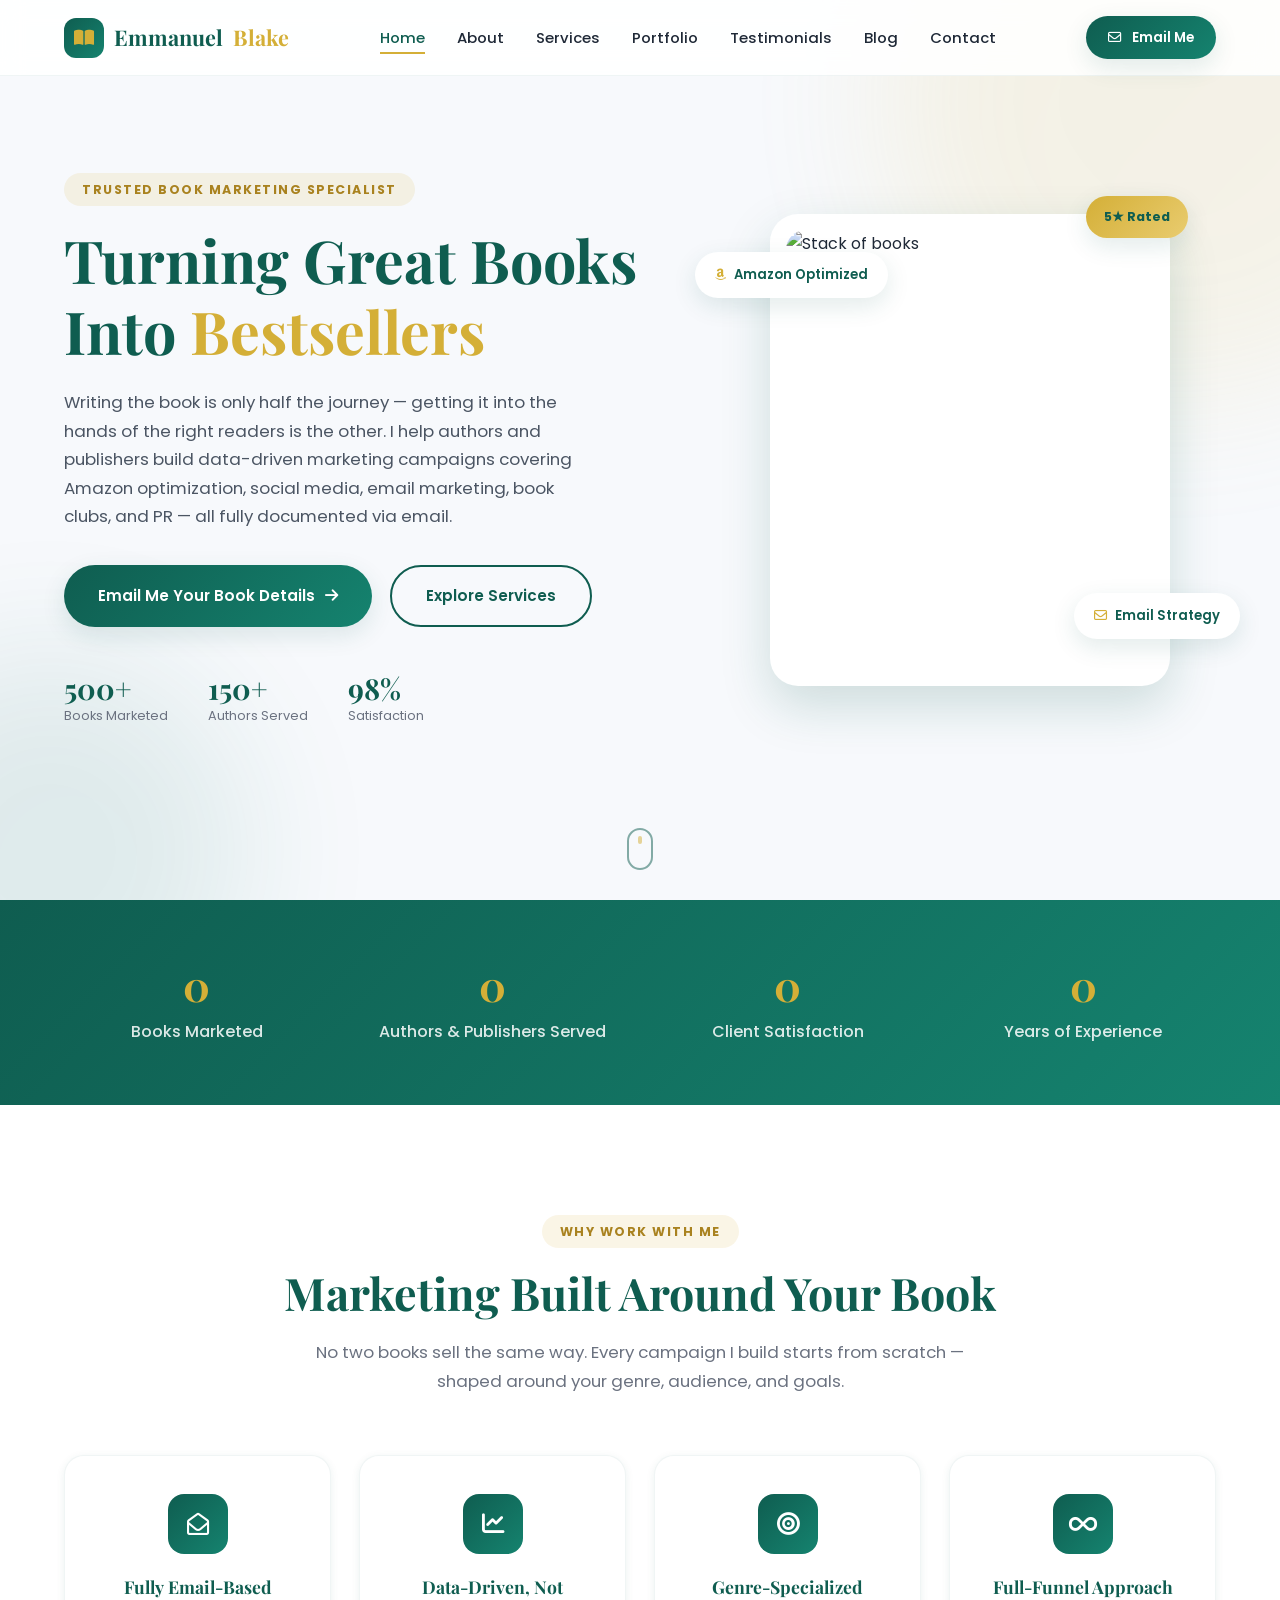
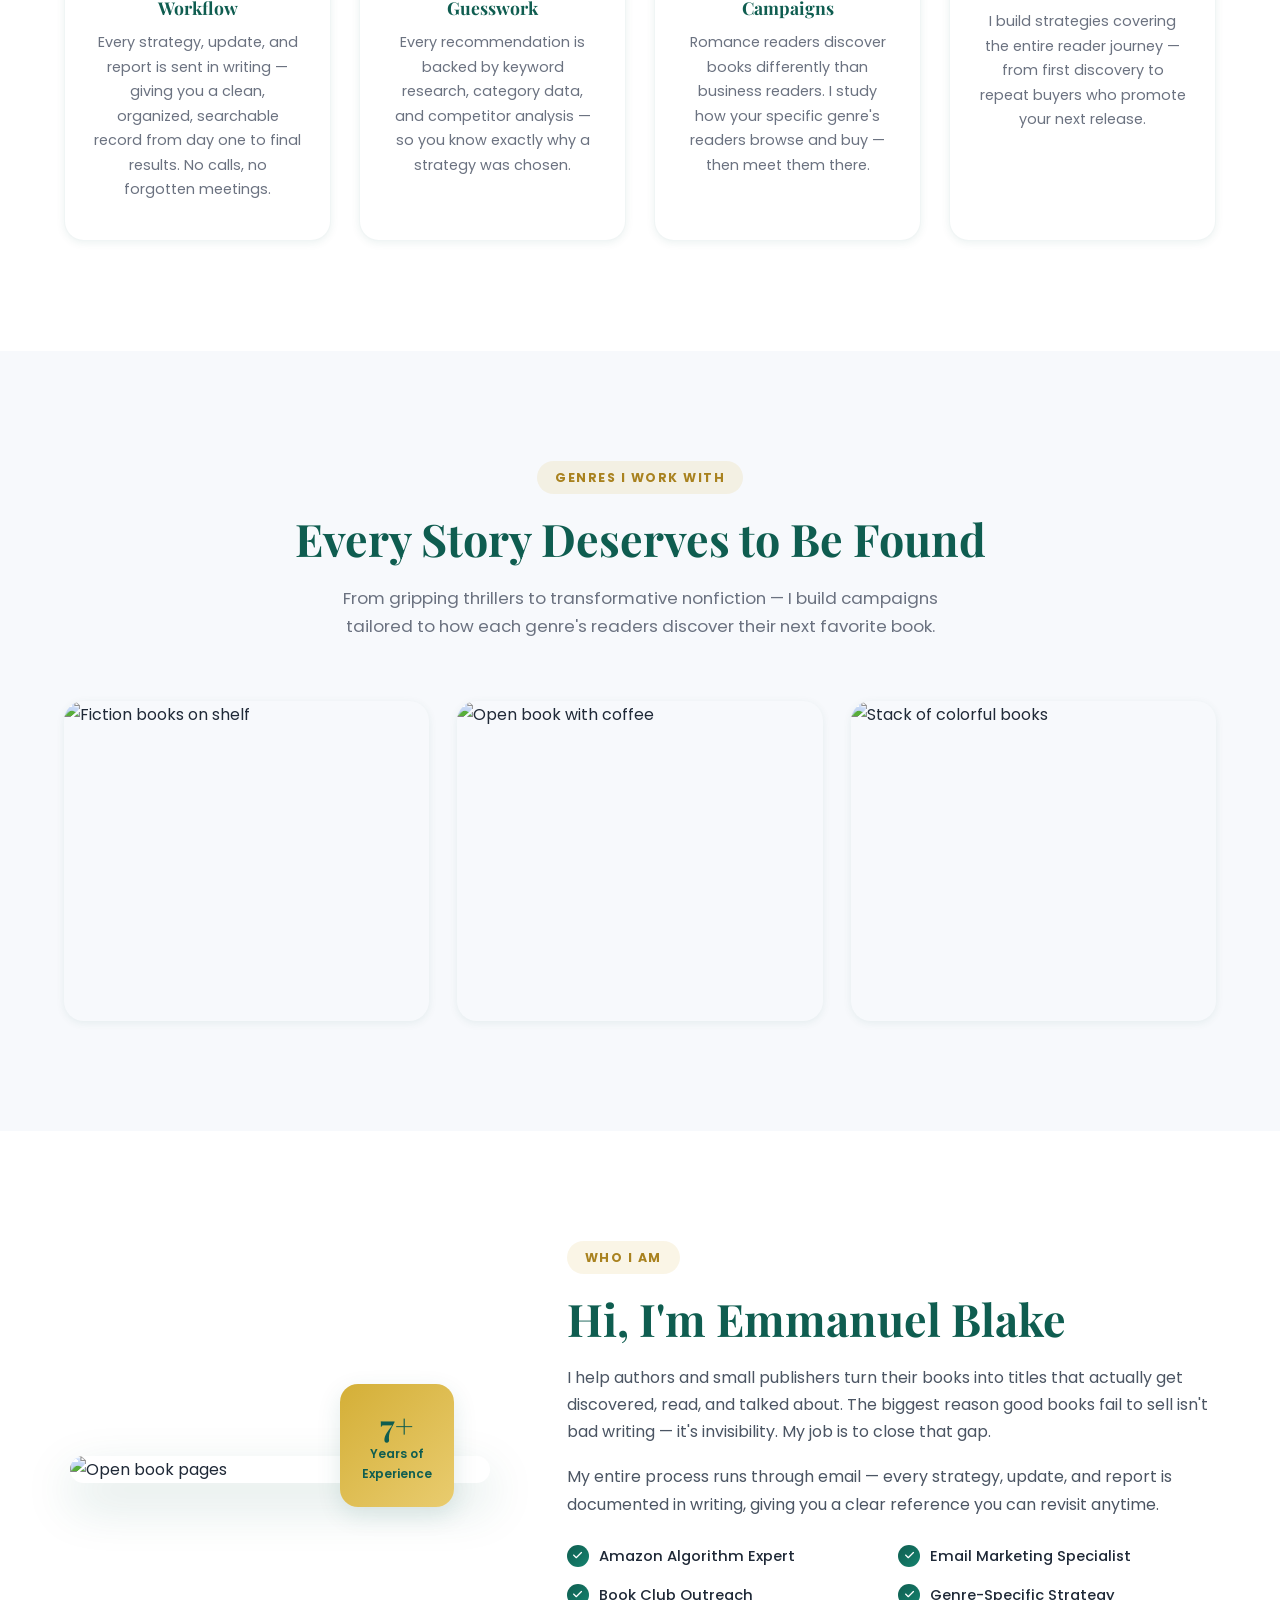
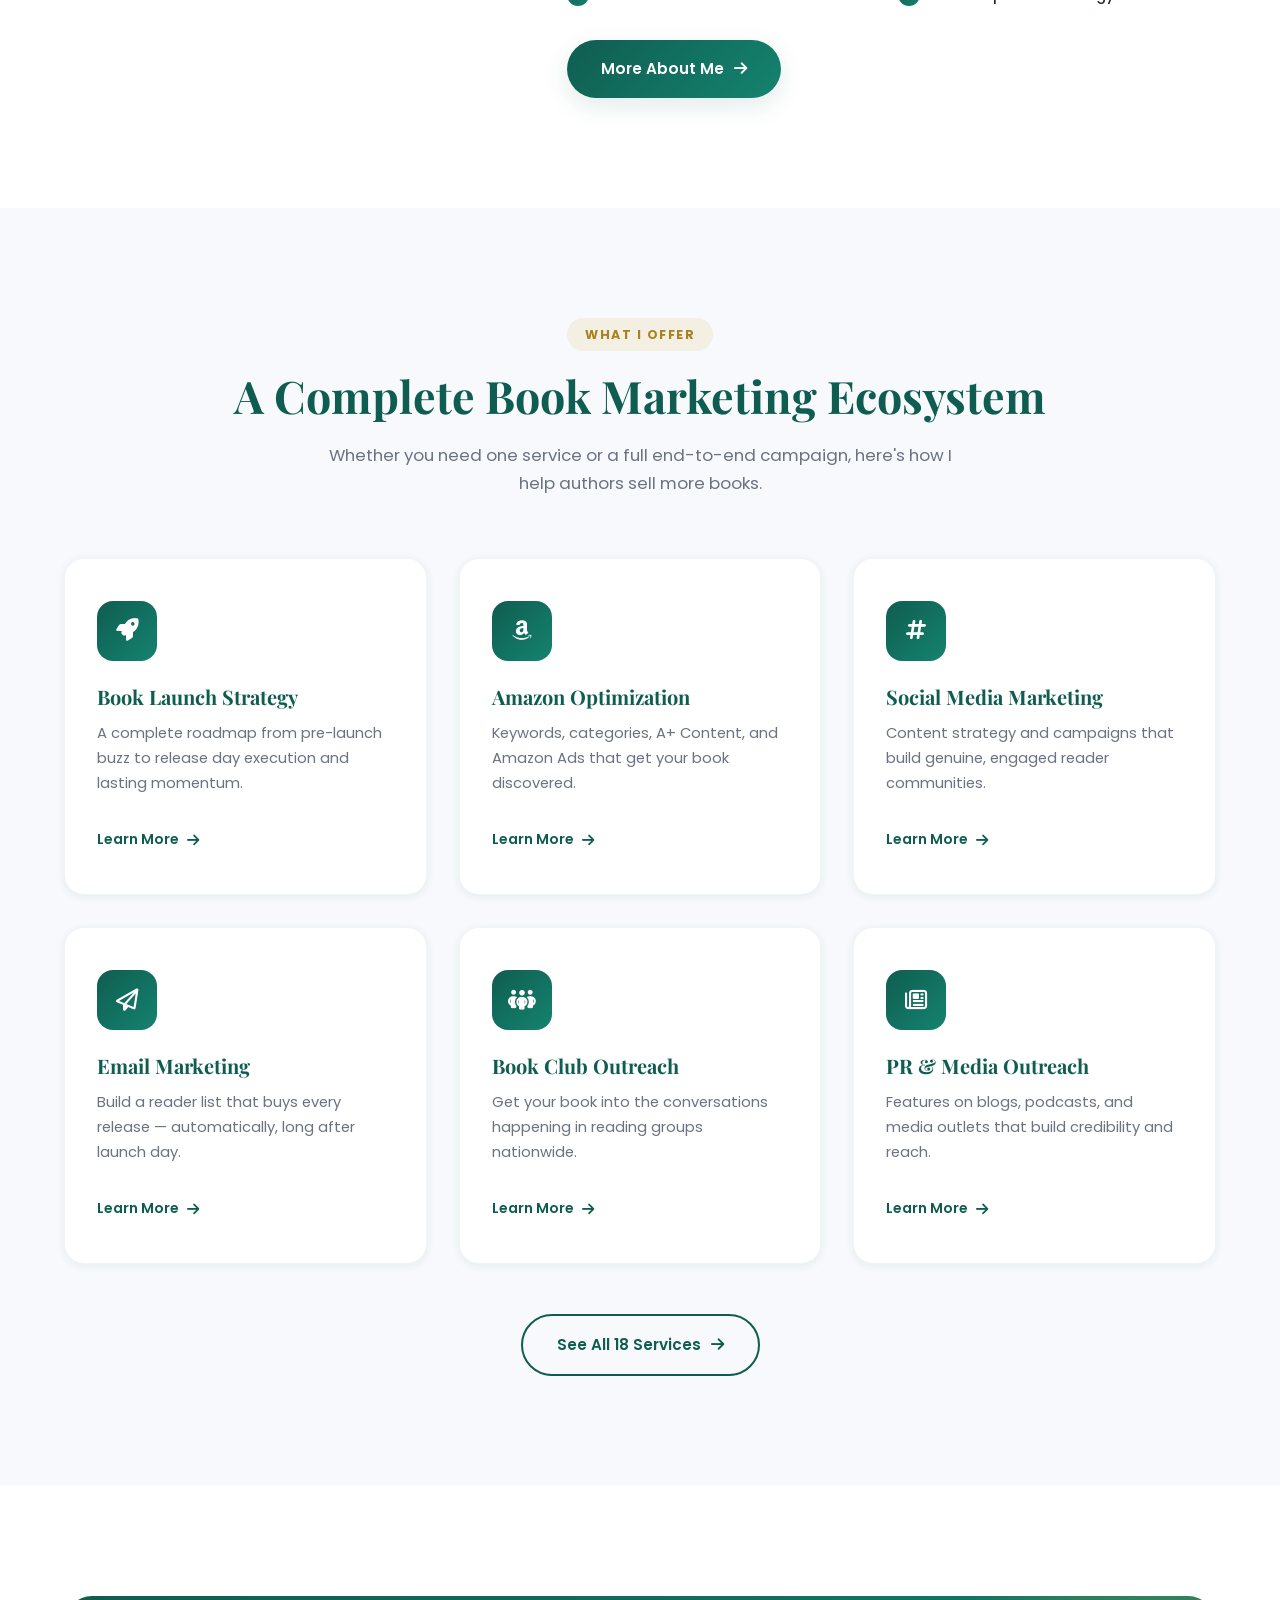
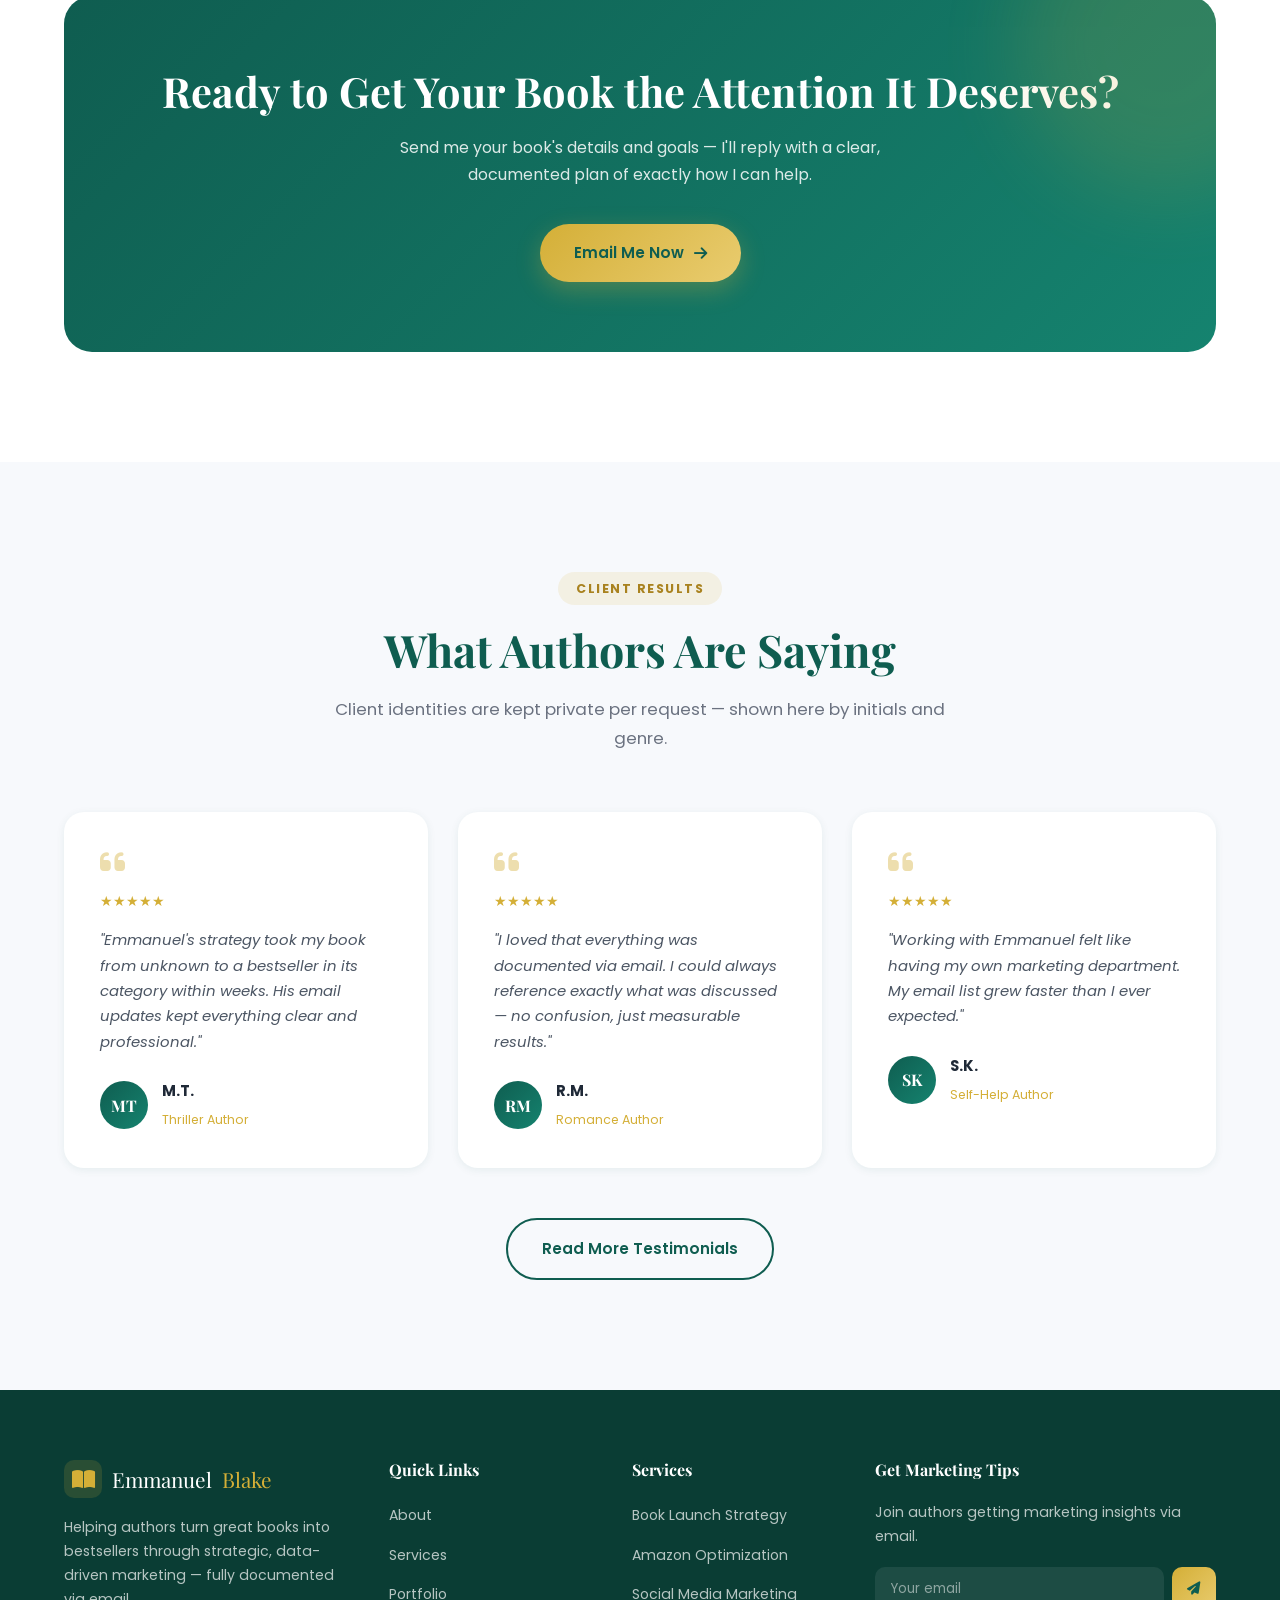
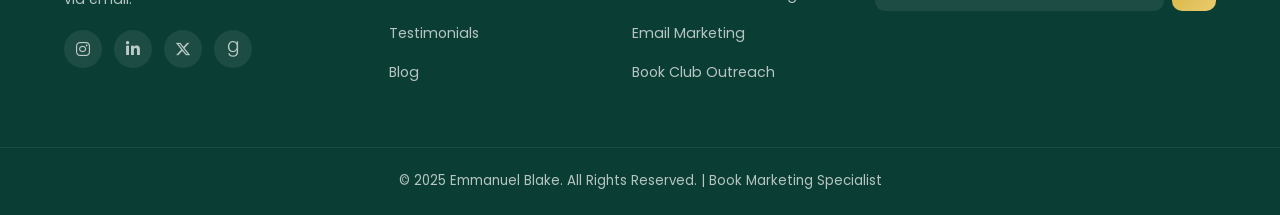
==== index.html @ e92e505d "Add files via upload" ====
<!DOCTYPE html>
<html lang="en">
<head>
<meta charset="UTF-8">
<meta name="viewport" content="width=device-width, initial-scale=1.0">
<title>Emmanuel Blake | Book Marketing Specialist</title>
<meta name="description" content="Emmanuel Blake helps authors and publishers turn great books into bestsellers through data-driven, genre-specific book marketing.">

<!-- Favicon -->
<link rel="icon" href="data:image/svg+xml,<svg xmlns=%22http://www.w3.org/2000/svg%22 viewBox=%220 0 100 100%22><text y=%22.9em%22 font-size=%2290%22>📚</text></svg>">

<!-- Fonts -->
<link rel="preconnect" href="https://fonts.googleapis.com">
<link href="https://fonts.googleapis.com/css2?family=Playfair+Display:wght@600;700;800&family=Poppins:wght@300;400;500;600;700&display=swap" rel="stylesheet">

<!-- Icons -->
<link rel="stylesheet" href="https://cdnjs.cloudflare.com/ajax/libs/font-awesome/6.5.1/css/all.min.css">

<link rel="stylesheet" href="style.css">
</head>
<body>

<!-- ===== PRELOADER ===== -->
<div class="preloader" id="preloader">
  <div class="loader-ring"></div>
</div>

<!-- ===== HEADER ===== -->
<header class="header" id="header">
  <nav class="navbar container">
    <a href="index.html" class="logo">
      <span class="logo-icon"><i class="fa-solid fa-book-open"></i></span>
      Emmanuel <span>Blake</span>
    </a>

    <ul class="nav-links" id="navLinks">
      <li><a href="index.html" class="active">Home</a></li>
      <li><a href="about.html">About</a></li>
      <li><a href="services.html">Services</a></li>
      <li><a href="portfolio.html">Portfolio</a></li>
      <li><a href="authors.html">Testimonials</a></li>
      <li><a href="blog.html">Blog</a></li>
      <li><a href="contact.html">Contact</a></li>
    </ul>

    <a href="contact.html" class="btn btn-primary btn-sm nav-cta">
      <i class="fa-regular fa-envelope"></i> Email Me
    </a>

    <div class="hamburger" id="hamburger">
      <span></span><span></span><span></span>
    </div>
  </nav>
</header>

<!-- ===== HERO ===== -->
<section class="hero" id="home">
  <div class="container hero-grid">

    <div class="hero-content reveal">
      <span class="tag">TRUSTED BOOK MARKETING SPECIALIST</span>
      <h1>Turning Great Books Into <span class="gold-text">Bestsellers</span></h1>
      <p>Writing the book is only half the journey — getting it into the hands of the right readers is the other. I help authors and publishers build data-driven marketing campaigns covering Amazon optimization, social media, email marketing, book clubs, and PR — all fully documented via email.</p>
      <div class="hero-buttons">
        <a href="contact.html" class="btn btn-primary">Email Me Your Book Details <i class="fa-solid fa-arrow-right"></i></a>
        <a href="services.html" class="btn btn-outline">Explore Services</a>
      </div>

      <div class="hero-mini-stats">
        <div><h4>500+</h4><p>Books Marketed</p></div>
        <div><h4>150+</h4><p>Authors Served</p></div>
        <div><h4>98%</h4><p>Satisfaction</p></div>
      </div>
    </div>

    <div class="hero-visual reveal">
      <div class="hero-card">
        <img src="https://images.unsplash.com/photo-1512820790803-83ca734da794?w=600&q=80" alt="Stack of books" class="hero-photo">
        <div class="badge">5★ Rated</div>
      </div>
      <div class="floating-chip chip-1"><i class="fa-brands fa-amazon"></i> Amazon Optimized</div>
      <div class="floating-chip chip-2"><i class="fa-regular fa-envelope"></i> Email Strategy</div>
    </div>

  </div>

  <div class="scroll-indicator"><span></span></div>
</section>

<!-- ===== STATS BAR ===== -->
<section class="stats-bar">
  <div class="container stats-grid">
    <div class="stat-item"><h3 data-count="500" data-suffix="+">0</h3><p>Books Marketed</p></div>
    <div class="stat-item"><h3 data-count="150" data-suffix="+">0</h3><p>Authors & Publishers Served</p></div>
    <div class="stat-item"><h3 data-count="98" data-suffix="%">0</h3><p>Client Satisfaction</p></div>
    <div class="stat-item"><h3 data-count="7" data-suffix="+">0</h3><p>Years of Experience</p></div>
  </div>
</section>

<!-- ===== WHY CHOOSE ME ===== -->
<section class="why-section">
  <div class="container">
    <div class="section-header reveal">
      <span class="tag">WHY WORK WITH ME</span>
      <h2 class="section-title">Marketing Built Around Your Book</h2>
      <p class="section-subtitle">No two books sell the same way. Every campaign I build starts from scratch — shaped around your genre, audience, and goals.</p>
    </div>

    <div class="why-grid">
      <div class="why-card reveal">
        <div class="service-icon"><i class="fa-regular fa-envelope-open"></i></div>
        <h3>Fully Email-Based Workflow</h3>
        <p>Every strategy, update, and report is sent in writing — giving you a clean, organized, searchable record from day one to final results. No calls, no forgotten meetings.</p>
      </div>
      <div class="why-card reveal">
        <div class="service-icon"><i class="fa-solid fa-chart-line"></i></div>
        <h3>Data-Driven, Not Guesswork</h3>
        <p>Every recommendation is backed by keyword research, category data, and competitor analysis — so you know exactly why a strategy was chosen.</p>
      </div>
      <div class="why-card reveal">
        <div class="service-icon"><i class="fa-solid fa-bullseye"></i></div>
        <h3>Genre-Specialized Campaigns</h3>
        <p>Romance readers discover books differently than business readers. I study how your specific genre's readers browse and buy — then meet them there.</p>
      </div>
      <div class="why-card reveal">
        <div class="service-icon"><i class="fa-solid fa-infinity"></i></div>
        <h3>Full-Funnel Approach</h3>
        <p>I build strategies covering the entire reader journey — from first discovery to repeat buyers who promote your next release.</p>
      </div>
    </div>
  </div>
</section>

<!-- ===== BOOK SHOWCASE GALLERY ===== -->
<section class="book-showcase">
  <div class="container">
    <div class="section-header reveal">
      <span class="tag">GENRES I WORK WITH</span>
      <h2 class="section-title">Every Story Deserves to Be Found</h2>
      <p class="section-subtitle">From gripping thrillers to transformative nonfiction — I build campaigns tailored to how each genre's readers discover their next favorite book.</p>
    </div>

    <div class="book-gallery-grid">
      <div class="book-gallery-item reveal">
        <img src="https://images.unsplash.com/photo-1507842217343-583bb7270b66?w=600&q=80" alt="Fiction books on shelf">
        <div class="book-gallery-overlay"><p>Fiction & Literary Novels</p></div>
      </div>
      <div class="book-gallery-item reveal">
        <img src="https://images.unsplash.com/photo-1544716278-ca5e3f4abd8c?w=600&q=80" alt="Open book with coffee">
        <div class="book-gallery-overlay"><p>Nonfiction & Self-Help</p></div>
      </div>
      <div class="book-gallery-item reveal">
        <img src="https://images.unsplash.com/photo-1532012197267-da84d127e765?w=600&q=80" alt="Stack of colorful books">
        <div class="book-gallery-overlay"><p>Romance & Fantasy Series</p></div>
      </div>
    </div>
  </div>
</section>

<!-- ===== ABOUT TEASER ===== -->
<section class="about-teaser">
  <div class="container about-teaser-grid">

    <div class="about-teaser-img reveal-left">
      <img src="https://images.unsplash.com/photo-1481627834876-b7833e8f5570?w=600&q=80" alt="Open book pages" class="about-photo">
      <div class="about-exp-badge">
        <h3>7+</h3>
        <p>Years of<br>Experience</p>
      </div>
    </div>

    <div class="about-teaser-content reveal-right">
      <span class="tag">WHO I AM</span>
      <h2 class="section-title">Hi, I'm Emmanuel Blake</h2>
      <p>I help authors and small publishers turn their books into titles that actually get discovered, read, and talked about. The biggest reason good books fail to sell isn't bad writing — it's invisibility. My job is to close that gap.</p>
      <p>My entire process runs through email — every strategy, update, and report is documented in writing, giving you a clear reference you can revisit anytime.</p>

      <ul class="checklist">
        <li><i class="fa-solid fa-check"></i> Amazon Algorithm Expert</li>
        <li><i class="fa-solid fa-check"></i> Email Marketing Specialist</li>
        <li><i class="fa-solid fa-check"></i> Book Club Outreach</li>
        <li><i class="fa-solid fa-check"></i> Genre-Specific Strategy</li>
      </ul>

      <a href="about.html" class="btn btn-primary">More About Me <i class="fa-solid fa-arrow-right"></i></a>
    </div>

  </div>
</section>

<!-- ===== SERVICES PREVIEW ===== -->
<section class="services-preview" style="background:var(--light-gray);">
  <div class="container">
    <div class="section-header reveal">
      <span class="tag">WHAT I OFFER</span>
      <h2 class="section-title">A Complete Book Marketing Ecosystem</h2>
      <p class="section-subtitle">Whether you need one service or a full end-to-end campaign, here's how I help authors sell more books.</p>
    </div>

    <div class="services-grid">
      <div class="service-card reveal">
        <div class="service-icon"><i class="fa-solid fa-rocket"></i></div>
        <h3>Book Launch Strategy</h3>
        <p>A complete roadmap from pre-launch buzz to release day execution and lasting momentum.</p>
        <a href="services.html" class="service-link">Learn More <i class="fa-solid fa-arrow-right"></i></a>
      </div>
      <div class="service-card reveal">
        <div class="service-icon"><i class="fa-brands fa-amazon"></i></div>
        <h3>Amazon Optimization</h3>
        <p>Keywords, categories, A+ Content, and Amazon Ads that get your book discovered.</p>
        <a href="services.html" class="service-link">Learn More <i class="fa-solid fa-arrow-right"></i></a>
      </div>
      <div class="service-card reveal">
        <div class="service-icon"><i class="fa-solid fa-hashtag"></i></div>
        <h3>Social Media Marketing</h3>
        <p>Content strategy and campaigns that build genuine, engaged reader communities.</p>
        <a href="services.html" class="service-link">Learn More <i class="fa-solid fa-arrow-right"></i></a>
      </div>
      <div class="service-card reveal">
        <div class="service-icon"><i class="fa-regular fa-paper-plane"></i></div>
        <h3>Email Marketing</h3>
        <p>Build a reader list that buys every release — automatically, long after launch day.</p>
        <a href="services.html" class="service-link">Learn More <i class="fa-solid fa-arrow-right"></i></a>
      </div>
      <div class="service-card reveal">
        <div class="service-icon"><i class="fa-solid fa-people-group"></i></div>
        <h3>Book Club Outreach</h3>
        <p>Get your book into the conversations happening in reading groups nationwide.</p>
        <a href="services.html" class="service-link">Learn More <i class="fa-solid fa-arrow-right"></i></a>
      </div>
      <div class="service-card reveal">
        <div class="service-icon"><i class="fa-regular fa-newspaper"></i></div>
        <h3>PR & Media Outreach</h3>
        <p>Features on blogs, podcasts, and media outlets that build credibility and reach.</p>
        <a href="services.html" class="service-link">Learn More <i class="fa-solid fa-arrow-right"></i></a>
      </div>
    </div>

    <div class="text-center" style="margin-top:50px;">
      <a href="services.html" class="btn btn-outline">See All 18 Services <i class="fa-solid fa-arrow-right"></i></a>
    </div>
  </div>
</section>

<!-- ===== CTA BANNER ===== -->
<section>
  <div class="cta-banner reveal">
    <h2>Ready to Get Your Book the Attention It Deserves?</h2>
    <p>Send me your book's details and goals — I'll reply with a clear, documented plan of exactly how I can help.</p>
    <a href="contact.html" class="btn btn-gold">Email Me Now <i class="fa-solid fa-arrow-right"></i></a>
  </div>
</section>

<!-- ===== TESTIMONIALS ===== -->
<section class="testimonials-section">
  <div class="container">
    <div class="section-header reveal">
      <span class="tag">CLIENT RESULTS</span>
      <h2 class="section-title">What Authors Are Saying</h2>
      <p class="section-subtitle">Client identities are kept private per request — shown here by initials and genre.</p>
    </div>

    <div class="testimonials-grid">
      <div class="testimonial-card reveal">
        <i class="fa-solid fa-quote-left quote-icon"></i>
        <div class="stars">★★★★★</div>
        <p>"Emmanuel's strategy took my book from unknown to a bestseller in its category within weeks. His email updates kept everything clear and professional."</p>
        <div class="testimonial-author">
          <div class="author-avatar">MT</div>
          <div class="author-info"><h5>M.T.</h5><span>Thriller Author</span></div>
        </div>
      </div>
      <div class="testimonial-card reveal">
        <i class="fa-solid fa-quote-left quote-icon"></i>
        <div class="stars">★★★★★</div>
        <p>"I loved that everything was documented via email. I could always reference exactly what was discussed — no confusion, just measurable results."</p>
        <div class="testimonial-author">
          <div class="author-avatar">RM</div>
          <div class="author-info"><h5>R.M.</h5><span>Romance Author</span></div>
        </div>
      </div>
      <div class="testimonial-card reveal">
        <i class="fa-solid fa-quote-left quote-icon"></i>
        <div class="stars">★★★★★</div>
        <p>"Working with Emmanuel felt like having my own marketing department. My email list grew faster than I ever expected."</p>
        <div class="testimonial-author">
          <div class="author-avatar">SK</div>
          <div class="author-info"><h5>S.K.</h5><span>Self-Help Author</span></div>
        </div>
      </div>
    </div>

    <div class="text-center" style="margin-top:50px;">
      <a href="authors.html" class="btn btn-outline">Read More Testimonials</a>
    </div>
  </div>
</section>

<!-- ===== FOOTER ===== -->
<footer class="footer">
  <div class="container footer-grid">

    <div class="footer-col">
      <a href="index.html" class="footer-logo">
        <span class="footer-logo-icon"><i class="fa-solid fa-book-open"></i></span>
        Emmanuel <span>Blake</span>
      </a>
      <p>Helping authors turn great books into bestsellers through strategic, data-driven marketing — fully documented via email.</p>
      <div class="social-links">
        <a href="#"><i class="fa-brands fa-instagram"></i></a>
        <a href="#"><i class="fa-brands fa-linkedin-in"></i></a>
        <a href="#"><i class="fa-brands fa-x-twitter"></i></a>
        <a href="#"><i class="fa-brands fa-goodreads-g"></i></a>
      </div>
    </div>

    <div class="footer-col">
      <h4>Quick Links</h4>
      <ul>
        <li><a href="about.html">About</a></li>
        <li><a href="services.html">Services</a></li>
        <li><a href="portfolio.html">Portfolio</a></li>
        <li><a href="authors.html">Testimonials</a></li>
        <li><a href="blog.html">Blog</a></li>
      </ul>
    </div>

    <div class="footer-col">
      <h4>Services</h4>
      <ul>
        <li><a href="services.html">Book Launch Strategy</a></li>
        <li><a href="services.html">Amazon Optimization</a></li>
        <li><a href="services.html">Social Media Marketing</a></li>
        <li><a href="services.html">Email Marketing</a></li>
        <li><a href="services.html">Book Club Outreach</a></li>
      </ul>
    </div>

    <div class="footer-col">
      <h4>Get Marketing Tips</h4>
      <p>Join authors getting marketing insights via email.</p>
      <form class="newsletter-form">
        <input type="email" placeholder="Your email" required>
        <button type="submit"><i class="fa-solid fa-paper-plane"></i></button>
      </form>
    </div>

  </div>

  <div class="footer-bottom">
    © 2025 Emmanuel Blake. All Rights Reserved. | Book Marketing Specialist
  </div>
</footer>

<div class="back-to-top" id="backToTop"><i class="fa-solid fa-arrow-up"></i></div>

<script src="script.js"></script>
</body>
</html>
---- style.css ----
/* ============ RESET & VARIABLES ============ */
* { margin: 0; padding: 0; box-sizing: border-box; }

:root {
  --forest-green: #0F5D50;
  --forest-light: #15836f;
  --gold: #D4AF37;
  --gold-light: #e9cc6f;
  --white: #FFFFFF;
  --light-gray: #F7F9FC;
  --dark-text: #1F2937;
  --gradient-primary: linear-gradient(135deg, #0F5D50 0%, #15836f 100%);
  --gradient-gold: linear-gradient(135deg, #D4AF37 0%, #e9cc6f 100%);
  --shadow-sm: 0 2px 8px rgba(15, 93, 80, 0.08);
  --shadow-md: 0 8px 24px rgba(15, 93, 80, 0.12);
  --shadow-lg: 0 20px 50px rgba(15, 93, 80, 0.18);
  --transition: all 0.35s cubic-bezier(0.25, 0.8, 0.25, 1);
}

html { scroll-behavior: smooth; }

body {
  font-family: 'Poppins', sans-serif;
  color: var(--dark-text);
  background: var(--white);
  overflow-x: hidden;
  line-height: 1.7;
}

h1, h2, h3, h4 { font-family: 'Playfair Display', serif; line-height: 1.2; color: var(--forest-green); }
a { text-decoration: none; color: inherit; }
ul { list-style: none; }
img { max-width: 100%; display: block; }
button { font-family: 'Poppins', sans-serif; }

.container { max-width: 1200px; margin: 0 auto; padding: 0 24px; }
section { padding: 110px 0; }

.text-center { text-align: center; }
.gold-text { color: var(--gold); }

/* ============ PRELOADER ============ */
.preloader {
  position: fixed; inset: 0; background: var(--forest-green);
  display: flex; align-items: center; justify-content: center;
  z-index: 9999; transition: opacity 0.6s ease, visibility 0.6s ease;
}
.preloader.hide { opacity: 0; visibility: hidden; }
.loader-ring {
  width: 56px; height: 56px; border: 4px solid rgba(255,255,255,0.2);
  border-top-color: var(--gold); border-radius: 50%; animation: spin 0.9s linear infinite;
}
@keyframes spin { to { transform: rotate(360deg); } }

/* ============ UTILITIES ============ */
.tag {
  display: inline-block; padding: 6px 18px; background: rgba(212, 175, 55, 0.12);
  color: #a9821f; border-radius: 50px; font-size: 0.78rem; font-weight: 700;
  letter-spacing: 1.5px; text-transform: uppercase; margin-bottom: 18px;
}
.section-title { font-size: clamp(2rem, 4vw, 2.8rem); margin-bottom: 18px; }
.section-subtitle { max-width: 650px; margin: 0 auto 60px; color: #6B7280; font-size: 1.05rem; }
.section-header { text-align: center; }

/* ============ BUTTONS ============ */
.btn {
  position: relative; display: inline-flex; align-items: center; gap: 10px;
  padding: 16px 34px; border-radius: 50px; font-weight: 600; font-size: 0.95rem;
  cursor: pointer; border: none; transition: var(--transition);
}
.btn-primary { background: var(--gradient-primary); color: var(--white); box-shadow: var(--shadow-md); }
.btn-primary:hover { transform: translateY(-4px); box-shadow: 0 15px 35px rgba(15, 93, 80, 0.3); }
.btn-gold { background: var(--gradient-gold); color: var(--forest-green); box-shadow: 0 8px 24px rgba(212, 175, 55, 0.3); }
.btn-gold:hover { transform: translateY(-4px); box-shadow: 0 15px 35px rgba(212, 175, 55, 0.45); }
.btn-outline { background: transparent; border: 2px solid var(--forest-green); color: var(--forest-green); }
.btn-outline:hover { background: var(--forest-green); color: var(--white); transform: translateY(-4px); }
.btn-white { background: var(--white); color: var(--forest-green); }
.btn-white:hover { transform: translateY(-4px); box-shadow: var(--shadow-lg); }
.btn-sm { padding: 10px 22px; font-size: 0.85rem; }
.btn-block { width: 100%; justify-content: center; }

/* ============ HEADER / NAV ============ */
.header {
  position: fixed; top: 0; left: 0; width: 100%; z-index: 1000;
  background: rgba(255, 255, 255, 0.88); backdrop-filter: blur(12px);
  transition: var(--transition); border-bottom: 1px solid rgba(15, 93, 80, 0.06);
}
.header.scrolled { box-shadow: var(--shadow-sm); background: rgba(255, 255, 255, 0.97); }
.navbar { display: flex; align-items: center; justify-content: space-between; padding: 16px 24px; gap: 20px; }
.logo {
  display: flex; align-items: center; gap: 10px; font-family: 'Playfair Display', serif;
  font-size: 1.35rem; font-weight: 700; color: var(--forest-green); flex-shrink: 0;
}
.logo span { color: var(--gold); }
.logo-icon {
  width: 40px; height: 40px; border-radius: 12px; background: var(--gradient-primary);
  display: flex; align-items: center; justify-content: center; color: var(--gold); font-size: 1.1rem;
}
.nav-links { display: flex; gap: 32px; }
.nav-links a {
  font-weight: 500; font-size: 0.93rem; color: var(--dark-text); position: relative;
  padding: 6px 0; transition: var(--transition); white-space: nowrap;
}
.nav-links a::after {
  content: ''; position: absolute; bottom: 0; left: 0; width: 0; height: 2px;
  background: var(--gold); transition: var(--transition);
}
.nav-links a:hover, .nav-links a.active { color: var(--forest-green); }
.nav-links a:hover::after, .nav-links a.active::after { width: 100%; }
.nav-cta { white-space: nowrap; }
.hamburger { display: none; flex-direction: column; gap: 5px; cursor: pointer; z-index: 1001; }
.hamburger span { width: 26px; height: 2px; background: var(--forest-green); transition: var(--transition); }
.hamburger.active span:nth-child(1) { transform: rotate(45deg) translate(6px, 6px); }
.hamburger.active span:nth-child(2) { opacity: 0; }
.hamburger.active span:nth-child(3) { transform: rotate(-45deg) translate(6px, -6px); }

/* ============ PAGE HEADER (inner pages) ============ */
.page-header {
  padding: 180px 0 100px; background: var(--gradient-primary); text-align: center;
  position: relative; overflow: hidden;
}
.page-header::before {
  content: ''; position: absolute; inset: 0;
  background: radial-gradient(circle at 20% 20%, rgba(212,175,55,0.15), transparent 50%),
              radial-gradient(circle at 80% 80%, rgba(212,175,55,0.1), transparent 50%);
}
.page-header h1 { color: var(--white); font-size: clamp(2.2rem, 5vw, 3.5rem); position: relative; }
.breadcrumb { color: rgba(255,255,255,0.75); margin-top: 14px; position: relative; font-size: 0.95rem; }
.breadcrumb a { color: var(--gold); }

/* ============ HERO (home) ============ */
.hero {
  min-height: 100vh; display: flex; align-items: center; position: relative;
  background: var(--light-gray); overflow: hidden; padding-top: 110px;
}
.hero::before {
  content: ''; position: absolute; top: -200px; right: -200px; width: 600px; height: 600px;
  background: var(--gradient-gold); border-radius: 50%; opacity: 0.12; filter: blur(70px);
  animation: blobMove 10s ease-in-out infinite;
}
.hero::after {
  content: ''; position: absolute; bottom: -150px; left: -150px; width: 400px; height: 400px;
  background: var(--gradient-primary); border-radius: 50%; opacity: 0.1; filter: blur(70px);
  animation: blobMove 12s ease-in-out infinite reverse;
}
@keyframes blobMove { 0%, 100% { transform: translate(0,0) scale(1); } 50% { transform: translate(-30px, 30px) scale(1.1); } }

.hero-grid { display: grid; grid-template-columns: 1.1fr 0.9fr; gap: 60px; align-items: center; position: relative; z-index: 2; }
.hero-content h1 { font-size: clamp(2.3rem, 5vw, 3.7rem); margin-bottom: 22px; }
.hero-content p { font-size: 1.05rem; color: #4B5563; margin-bottom: 34px; max-width: 540px; }
.hero-buttons { display: flex; gap: 18px; flex-wrap: wrap; margin-bottom: 44px; }
.hero-mini-stats { display: flex; gap: 40px; }
.hero-mini-stats h4 { font-size: 1.8rem; color: var(--forest-green); }
.hero-mini-stats p { font-size: 0.8rem; color: #6B7280; margin: 0; }

.hero-visual { position: relative; display: flex; justify-content: center; }
.hero-card {
  background: var(--white); border-radius: 28px; box-shadow: var(--shadow-lg);
  padding: 16px; width: 100%; max-width: 400px; position: relative; animation: float 6s ease-in-out infinite;
}
.hero-photo { width: 100%; height: 440px; object-fit: cover; border-radius: 20px; }
.hero-card .badge {
  position: absolute; top: -18px; right: -18px; background: var(--gradient-gold); color: var(--forest-green);
  padding: 10px 18px; border-radius: 50px; font-weight: 700; font-size: 0.8rem; box-shadow: var(--shadow-md);
}
@keyframes float { 0%, 100% { transform: translateY(0); } 50% { transform: translateY(-16px); } }

.floating-chip {
  position: absolute; background: var(--white); padding: 12px 20px; border-radius: 50px;
  box-shadow: var(--shadow-md); font-size: 0.82rem; font-weight: 600; display: flex;
  align-items: center; gap: 8px; color: var(--forest-green); animation: floatChip 5s ease-in-out infinite;
}
.chip-1 { top: 8%; left: -30px; animation-delay: 0s; }
.chip-2 { bottom: 10%; right: -24px; animation-delay: 1.5s; }
.floating-chip i { color: var(--gold); }
@keyframes floatChip { 0%, 100% { transform: translateY(0); } 50% { transform: translateY(-12px); } }

.scroll-indicator {
  position: absolute; bottom: 30px; left: 50%; transform: translateX(-50%);
  width: 26px; height: 42px; border: 2px solid var(--forest-green); border-radius: 20px; opacity: 0.5;
}
.scroll-indicator span {
  display: block; width: 4px; height: 8px; background: var(--gold); border-radius: 10px;
  margin: 6px auto; animation: scrollDot 1.8s infinite;
}
@keyframes scrollDot { 0% { transform: translateY(0); opacity: 1; } 100% { transform: translateY(14px); opacity: 0; } }

/* ============ STATS BAR ============ */
.stats-bar { background: var(--gradient-primary); padding: 60px 0; }
.stats-grid { display: grid; grid-template-columns: repeat(4, 1fr); gap: 30px; text-align: center; }
.stat-item h3 { color: var(--gold); font-size: 2.6rem; margin-bottom: 8px; }
.stat-item p { color: rgba(255,255,255,0.85); font-weight: 500; }

/* ============ WHY / FEATURE GRID ============ */
.why-grid { display: grid; grid-template-columns: repeat(4, 1fr); gap: 28px; }
.why-card {
  background: var(--white); padding: 38px 28px; border-radius: 20px; box-shadow: var(--shadow-sm);
  transition: var(--transition); border: 1px solid rgba(15,93,80,0.06); text-align: center;
}
.why-card:hover { transform: translateY(-10px); box-shadow: var(--shadow-lg); }
.service-icon {
  width: 60px; height: 60px; border-radius: 16px; background: var(--gradient-primary);
  display: flex; align-items: center; justify-content: center; color: var(--white);
  font-size: 1.4rem; margin: 0 auto 22px; transition: var(--transition);
}
.why-card:hover .service-icon, .service-card:hover .service-icon {
  background: var(--gradient-gold); color: var(--forest-green); transform: rotate(-8deg) scale(1.08);
}
.service-card .service-icon { margin: 0 0 24px; }
.why-card h3 { font-size: 1.1rem; margin-bottom: 12px; }
.why-card p { color: #6B7280; font-size: 0.9rem; }

/* ============ BOOK SHOWCASE GALLERY ============ */
.book-showcase { background: var(--light-gray); }
.book-gallery-grid { display: grid; grid-template-columns: repeat(3, 1fr); gap: 28px; }
.book-gallery-item {
  position: relative; border-radius: 20px; overflow: hidden; box-shadow: var(--shadow-sm);
  height: 320px; transition: var(--transition);
}
.book-gallery-item img { width: 100%; height: 100%; object-fit: cover; transition: var(--transition); }
.book-gallery-item:hover { transform: translateY(-10px); box-shadow: var(--shadow-lg); }
.book-gallery-item:hover img { transform: scale(1.08); }
.book-gallery-overlay {
  position: absolute; inset: 0; background: linear-gradient(to top, rgba(15,93,80,0.9), transparent 60%);
  display: flex; align-items: flex-end; padding: 24px; opacity: 0; transition: var(--transition);
}
.book-gallery-item:hover .book-gallery-overlay { opacity: 1; }
.book-gallery-overlay p { color: var(--white); font-weight: 600; font-size: 0.95rem; }

/* ============ ABOUT TEASER (home) ============ */
.about-teaser { background: var(--white); }
.about-teaser-grid { display: grid; grid-template-columns: 0.8fr 1.2fr; gap: 70px; align-items: center; }
.about-teaser-img { position: relative; }
.about-photo { width: 100%; max-width: 420px; border-radius: 24px; box-shadow: var(--shadow-lg); margin: 0 auto; }
.about-exp-badge {
  position: absolute; bottom: -24px; right: 10%; background: var(--gradient-gold); color: var(--forest-green);
  padding: 22px; border-radius: 18px; box-shadow: var(--shadow-md); text-align: center;
}
.about-exp-badge h3 { font-size: 2rem; color: var(--forest-green); }
.about-exp-badge p { font-size: 0.75rem; font-weight: 600; }
.about-teaser-content p { color: #4B5563; margin-bottom: 18px; }
.checklist { display: grid; grid-template-columns: 1fr 1fr; gap: 14px; margin: 26px 0 32px; }
.checklist li { display: flex; align-items: center; gap: 10px; font-weight: 500; font-size: 0.92rem; }
.checklist li i {
  color: var(--white); background: var(--gradient-primary); width: 22px; height: 22px; border-radius: 50%;
  display: flex; align-items: center; justify-content: center; font-size: 0.65rem; flex-shrink: 0;
}

/* ============ SERVICES GRID ============ */
.services-grid { display: grid; grid-template-columns: repeat(3, 1fr); gap: 32px; }
.service-card {
  background: var(--white); padding: 42px 32px; border-radius: 20px; box-shadow: var(--shadow-sm);
  transition: var(--transition); border: 1px solid rgba(15,93,80,0.06); position: relative; overflow: hidden;
}
.service-card::before {
  content: ''; position: absolute; top: 0; left: 0; width: 100%; height: 4px;
  background: var(--gradient-gold); transform: scaleX(0); transform-origin: left; transition: var(--transition);
}
.service-card:hover { transform: translateY(-12px); box-shadow: var(--shadow-lg); }
.service-card:hover::before { transform: scaleX(1); }
.service-card h3 { font-size: 1.25rem; margin-bottom: 12px; }
.service-card p { color: #6B7280; margin-bottom: 18px; font-size: 0.92rem; }
.service-card ul { margin: 16px 0 8px; }
.service-card ul li {
  padding: 6px 0; font-size: 0.88rem; color: #4B5563; display: flex; align-items: center; gap: 10px;
}
.service-card ul li i { color: var(--gold); font-size: 0.8rem; }
.service-link {
  display: inline-flex; align-items: center; gap: 8px; color: var(--forest-green);
  font-weight: 600; font-size: 0.88rem; transition: var(--transition); margin-top: 14px;
}
.service-card:hover .service-link { gap: 14px; color: var(--gold); }

/* Process */
.process-grid { display: grid; grid-template-columns: repeat(4, 1fr); gap: 30px; margin-top: 60px; }
.process-step { text-align: center; padding: 30px 20px; position: relative; }
.process-number {
  width: 56px; height: 56px; border-radius: 50%; background: var(--gradient-gold); color: var(--forest-green);
  display: flex; align-items: center; justify-content: center; font-weight: 700; font-size: 1.2rem;
  margin: 0 auto 20px; box-shadow: var(--shadow-md);
}
.process-step h4 { font-size: 1.1rem; margin-bottom: 10px; }
.process-step p { color: #6B7280; font-size: 0.9rem; }

/* Pricing */
.pricing-grid { display: grid; grid-template-columns: repeat(3, 1fr); gap: 30px; margin-top: 60px; }
.price-card {
  background: var(--white); border-radius: 20px; padding: 44px 36px; box-shadow: var(--shadow-sm);
  text-align: center; transition: var(--transition); border: 2px solid transparent;
}
.price-card:hover { transform: translateY(-10px); box-shadow: var(--shadow-lg); }
.price-card.featured { background: var(--gradient-primary); border-color: var(--gold); transform: scale(1.05); }
.price-card.featured h3, .price-card.featured .price, .price-card.featured > p { color: var(--white); }
.price-card.featured li { color: rgba(255,255,255,0.85) !important; border-color: rgba(255,255,255,0.15) !important; }
.price-badge {
  background: var(--gradient-gold); color: var(--forest-green); padding: 4px 16px; border-radius: 50px;
  font-size: 0.75rem; font-weight: 700; display: inline-block; margin-bottom: 16px; text-transform: uppercase;
}
.price { font-size: 2rem; font-weight: 700; color: var(--forest-green); margin: 16px 0; font-family: 'Playfair Display', serif; }
.price-card ul { margin: 28px 0; text-align: left; }
.price-card ul li {
  padding: 10px 0; font-size: 0.9rem; color: #4B5563; display: flex; align-items: center; gap: 10px;
  border-bottom: 1px solid rgba(0,0,0,0.05);
}
.price-card ul li i { color: var(--gold); }

/* ============ ABOUT PAGE ============ */
.about-grid { display: grid; grid-template-columns: 0.9fr 1.1fr; gap: 70px; align-items: center; }
.about-img-wrap { position: relative; }
.about-img { width: 100%; border-radius: 24px; box-shadow: var(--shadow-lg); }
.about-exp-badge-lg {
  position: absolute; bottom: -30px; right: -20px; background: var(--gradient-gold); color: var(--forest-green);
  padding: 24px; border-radius: 18px; box-shadow: var(--shadow-md); text-align: center;
}
.about-exp-badge-lg h3 { font-size: 2.2rem; color: var(--forest-green); }
.about-exp-badge-lg p { font-size: 0.8rem; font-weight: 600; }
.about-content p { color: #4B5563; margin-bottom: 20px; }

/* Skills */
.skill-item { margin-bottom: 24px; }
.skill-top { display: flex; justify-content: space-between; margin-bottom: 8px; font-weight: 500; font-size: 0.92rem; }
.skill-bar { width: 100%; height: 8px; background: var(--light-gray); border-radius: 10px; overflow: hidden; }
.skill-fill { height: 100%; background: var(--gradient-gold); border-radius: 10px; width: 0%; transition: width 1.5s ease-in-out; }

/* Timeline */
.timeline { position: relative; max-width: 800px; margin: 0 auto; }
.timeline::before {
  content: ''; position: absolute; left: 50%; top: 0; bottom: 0; width: 2px;
  background: rgba(15,93,80,0.15); transform: translateX(-50%);
}
.timeline-item { display: grid; grid-template-columns: 1fr 40px 1fr; gap: 20px; margin-bottom: 50px; align-items: center; }
.timeline-dot { width: 20px; height: 20px; background: var(--gradient-gold); border-radius: 50%; margin: 0 auto; box-shadow: 0 0 0 6px rgba(212,175,55,0.15); }
.timeline-content { background: var(--white); padding: 26px; border-radius: 16px; box-shadow: var(--shadow-sm); }
.timeline-item:nth-child(even) .timeline-content { grid-column: 3; }
.timeline-content span { color: var(--gold); font-weight: 600; font-size: 0.85rem; }
.timeline-content h4 { margin: 8px 0; font-size: 1.1rem; }
.timeline-content p { color: #6B7280; font-size: 0.9rem; }

/* ============ PORTFOLIO ============ */
.filter-bar { display: flex; justify-content: center; gap: 14px; flex-wrap: wrap; margin-bottom: 50px; }
.filter-btn {
  padding: 10px 26px; border-radius: 50px; border: 2px solid rgba(15,93,80,0.15); background: transparent;
  cursor: pointer; font-weight: 500; font-size: 0.9rem; transition: var(--transition);
}
.filter-btn.active, .filter-btn:hover { background: var(--gradient-primary); color: var(--white); border-color: transparent; }
.portfolio-grid { display: grid; grid-template-columns: repeat(3, 1fr); gap: 32px; }
.portfolio-card { border-radius: 20px; overflow: hidden; box-shadow: var(--shadow-sm); background: var(--white); transition: var(--transition); }
.portfolio-card:hover { transform: translateY(-10px); box-shadow: var(--shadow-lg); }
.portfolio-img { height: 220px; position: relative; overflow: hidden; }
.portfolio-img img { width: 100%; height: 100%; object-fit: cover; transition: var(--transition); }
.portfolio-card:hover .portfolio-img img { transform: scale(1.08); }
.portfolio-body { padding: 26px; }
.portfolio-cat { color: var(--gold); font-size: 0.8rem; font-weight: 600; text-transform: uppercase; letter-spacing: 1px; }
.portfolio-body h3 { margin: 10px 0; font-size: 1.2rem; }
.portfolio-body p { color: #6B7280; font-size: 0.9rem; margin-bottom: 16px; }
.portfolio-result { display: flex; align-items: center; gap: 8px; color: var(--forest-green); font-weight: 600; font-size: 0.9rem; }

/* ============ TESTIMONIALS ============ */
.testimonials-section { background: var(--light-gray); }
.testimonials-grid { display: grid; grid-template-columns: repeat(3, 1fr); gap: 30px; }
.testimonial-card { background: var(--white); padding: 36px; border-radius: 20px; box-shadow: var(--shadow-sm); transition: var(--transition); }
.testimonial-card:hover { transform: translateY(-8px); box-shadow: var(--shadow-lg); }
.quote-icon { font-size: 1.8rem; color: var(--gold); opacity: 0.4; margin-bottom: 12px; }
.stars { color: var(--gold); margin-bottom: 14px; font-size: 0.9rem; }
.testimonial-card p { color: #4B5563; font-style: italic; margin-bottom: 24px; font-size: 0.93rem; }
.testimonial-author { display: flex; align-items: center; gap: 14px; }
.author-avatar {
  width: 48px; height: 48px; border-radius: 50%; background: var(--gradient-primary); display: flex;
  align-items: center; justify-content: center; color: var(--white); font-weight: 700;
  font-family: 'Playfair Display', serif; flex-shrink: 0;
}
.author-info h5 { font-size: 0.93rem; margin-bottom: 2px; }
.author-info span { font-size: 0.78rem; color: var(--gold); }

/* ============ BLOG ============ */
.blog-grid { display: grid; grid-template-columns: repeat(3, 1fr); gap: 32px; }
.blog-card { background: var(--white); border-radius: 20px; overflow: hidden; box-shadow: var(--shadow-sm); transition: var(--transition); }
.blog-card:hover { transform: translateY(-10px); box-shadow: var(--shadow-lg); }
.blog-img { height: 200px; overflow: hidden; }
.blog-img img { width: 100%; height: 100%; object-fit: cover; transition: var(--transition); }
.blog-card:hover .blog-img img { transform: scale(1.08); }
.blog-body { padding: 28px; }
.blog-meta { display: flex; gap: 16px; font-size: 0.8rem; color: #9CA3AF; margin-bottom: 14px; }
.blog-meta span { display: flex; align-items: center; gap: 6px; }
.blog-body h3 { font-size: 1.15rem; margin-bottom: 14px; transition: var(--transition); }
.blog-card:hover .blog-body h3 { color: var(--gold); }
.blog-body p { color: #6B7280; font-size: 0.9rem; margin-bottom: 18px; }
.read-more { color: var(--forest-green); font-weight: 600; font-size: 0.9rem; display: inline-flex; align-items: center; gap: 8px; }

.featured-post {
  display: grid; grid-template-columns: 1fr 1fr; gap: 50px; align-items: center;
  background: var(--light-gray); border-radius: 24px; padding: 50px; margin-bottom: 70px;
}
.featured-img { height: 320px; border-radius: 18px; overflow: hidden; }
.featured-img img { width: 100%; height: 100%; object-fit: cover; }

.newsletter-box { background: var(--light-gray); border-radius: 24px; padding: 60px; text-align: center; margin-top: 70px; }
.newsletter-box form { display: flex; max-width: 480px; margin: 30px auto 0; gap: 12px; }
.newsletter-box input { flex: 1; padding: 16px 22px; border-radius: 50px; border: 2px solid rgba(15,93,80,0.1); font-family: 'Poppins', sans-serif; }
.newsletter-box input:focus { outline: none; border-color: var(--gold); }

/* ============ CONTACT ============ */
.contact-grid { display: grid; grid-template-columns: 0.8fr 1.2fr; gap: 50px; }
.contact-info-card { background: var(--gradient-primary); border-radius: 24px; padding: 46px 36px; color: var(--white); overflow: hidden; position: relative; }
.contact-info-img { width: 100%; height: 180px; object-fit: cover; border-radius: 16px; margin-bottom: 28px; }
.contact-info-card h3 { color: var(--white); margin-bottom: 8px; }
.contact-info-card > p { color: rgba(255,255,255,0.8); margin-bottom: 32px; font-size: 0.92rem; }
.contact-detail { display: flex; align-items: flex-start; gap: 14px; margin-bottom: 22px; }
.contact-detail i {
  width: 40px; height: 40px; background: rgba(255,255,255,0.12); border-radius: 12px; display: flex;
  align-items: center; justify-content: center; color: var(--gold); flex-shrink: 0;
}
.contact-detail h5 { color: var(--white); font-size: 0.92rem; margin-bottom: 2px; }
.contact-detail span { color: rgba(255,255,255,0.75); font-size: 0.85rem; }
.contact-note {
  font-size: 0.85rem; margin-top: 20px; background: rgba(255,255,255,0.1); padding: 16px; border-radius: 12px;
}
.contact-social { display: flex; gap: 12px; margin-top: 30px; }
.contact-social a {
  width: 40px; height: 40px; border-radius: 50%; background: rgba(255,255,255,0.12); display: flex;
  align-items: center; justify-content: center; color: var(--white); transition: var(--transition);
}
.contact-social a:hover { background: var(--gold); color: var(--forest-green); transform: translateY(-3px); }

.contact-form-wrap { background: var(--white); border-radius: 24px; padding: 46px; box-shadow: var(--shadow-md); }
.form-row { display: grid; grid-template-columns: 1fr 1fr; gap: 22px; }
.form-group { margin-bottom: 22px; }
.form-group label { display: block; margin-bottom: 8px; font-weight: 500; font-size: 0.88rem; }
.form-group input, .form-group select, .form-group textarea {
  width: 100%; padding: 14px 18px; border: 2px solid var(--light-gray); border-radius: 12px;
  font-family: 'Poppins', sans-serif; font-size: 0.93rem; transition: var(--transition); background: var(--light-gray);
}
.form-group input:focus, .form-group select:focus, .form-group textarea:focus {
  outline: none; border-color: var(--gold); background: var(--white); box-shadow: 0 0 0 4px rgba(212,175,55,0.1);
}
.form-group textarea { resize: vertical; min-height: 130px; }
.form-success {
  display: none; background: rgba(15,93,80,0.08); color: var(--forest-green); padding: 16px;
  border-radius: 12px; margin-top: 18px; text-align: center; font-weight: 500; font-size: 0.9rem;
}
.form-success.show { display: block; animation: fadeIn 0.4s ease; }
.form-success.form-error { background: rgba(220,38,38,0.08); color: #B91C1C; }

/* FAQ */
.faq-item { background: var(--white); border-radius: 16px; margin-bottom: 16px; box-shadow: var(--shadow-sm); overflow: hidden; }
.faq-question { padding: 24px 28px; display: flex; justify-content: space-between; align-items: center; cursor: pointer; font-weight: 600; font-size: 1rem; }
.faq-question i { color: var(--gold); transition: var(--transition); }
.faq-item.active .faq-question i { transform: rotate(180deg); }
.faq-answer { max-height: 0; overflow: hidden; transition: max-height 0.4s ease; padding: 0 28px; }
.faq-item.active .faq-answer { max-height: 300px; padding: 0 28px 24px; }
.faq-answer p { color: #6B7280; font-size: 0.92rem; }

/* ============ CTA BANNER ============ */
.cta-banner {
  background: var(--gradient-primary); border-radius: 28px; padding: 70px 50px; text-align: center;
  position: relative; overflow: hidden; max-width: 1152px; margin-inline: auto;
}
.cta-banner::before {
  content: ''; position: absolute; top: -100px; right: -100px; width: 300px; height: 300px;
  background: var(--gold); opacity: 0.15; border-radius: 50%; filter: blur(40px);
}
.cta-banner h2 { color: var(--white); font-size: clamp(1.8rem, 4vw, 2.6rem); margin-bottom: 18px; }
.cta-banner p { color: rgba(255,255,255,0.85); max-width: 550px; margin: 0 auto 36px; position: relative; }
.cta-banner .btn { position: relative; }

/* ============ FOOTER ============ */
.footer { background: #0A3D34; padding: 70px 0 0; color: rgba(255,255,255,0.7); }
.footer-grid { display: grid; grid-template-columns: 1.4fr 1fr 1fr 1.2fr; gap: 40px; padding-bottom: 50px; }
.footer-logo { display: flex; align-items: center; gap: 10px; font-size: 1.3rem; color: var(--white); margin-bottom: 18px; font-family: 'Playfair Display', serif; }
.footer-logo span { color: var(--gold); }
.footer-logo-icon {
  width: 38px; height: 38px; border-radius: 10px; background: rgba(212,175,55,0.15);
  display: flex; align-items: center; justify-content: center; color: var(--gold);
}
.footer-col h4 { color: var(--white); font-size: 1rem; margin-bottom: 22px; }
.footer-col p { font-size: 0.88rem; margin-bottom: 18px; }
.footer-col ul li { margin-bottom: 12px; }
.footer-col ul li a { font-size: 0.88rem; transition: var(--transition); }
.footer-col ul li a:hover { color: var(--gold); padding-left: 6px; }
.social-links { display: flex; gap: 12px; }
.social-links a {
  width: 38px; height: 38px; border-radius: 50%; background: rgba(255,255,255,0.08); display: flex;
  align-items: center; justify-content: center; transition: var(--transition);
}
.social-links a:hover { background: var(--gold); color: var(--forest-green); transform: translateY(-4px); }
.newsletter-form { display: flex; gap: 8px; }
.newsletter-form input { flex: 1; padding: 12px 16px; border-radius: 10px; border: none; background: rgba(255,255,255,0.08); color: var(--white); font-family: 'Poppins', sans-serif; }
.newsletter-form input::placeholder { color: rgba(255,255,255,0.5); }
.newsletter-form button { background: var(--gradient-gold); border: none; width: 44px; border-radius: 10px; color: var(--forest-green); cursor: pointer; transition: var(--transition); }
.newsletter-form button:hover { transform: scale(1.08); }
.footer-bottom { border-top: 1px solid rgba(255,255,255,0.08); padding: 22px 0; text-align: center; font-size: 0.83rem; }

/* ============ ANIMATIONS ============ */
@keyframes fadeIn { from { opacity: 0; transform: translateY(20px); } to { opacity: 1; transform: translateY(0); } }
.reveal { opacity: 0; transform: translateY(40px); transition: all 0.8s cubic-bezier(0.25, 0.8, 0.25, 1); }
.reveal.active { opacity: 1; transform: translateY(0); }
.reveal-left { opacity: 0; transform: translateX(-50px); transition: all 0.8s cubic-bezier(0.25, 0.8, 0.25, 1); }
.reveal-left.active { opacity: 1; transform: translateX(0); }
.reveal-right { opacity: 0; transform: translateX(50px); transition: all 0.8s cubic-bezier(0.25, 0.8, 0.25, 1); }
.reveal-right.active { opacity: 1; transform: translateX(0); }

/* ============ BACK TO TOP ============ */
.back-to-top {
  position: fixed; bottom: 30px; right: 30px; width: 50px; height: 50px; background: var(--gradient-primary);
  color: var(--white); border-radius: 50%; display: flex; align-items: center; justify-content: center;
  cursor: pointer; box-shadow: var(--shadow-md); opacity: 0; visibility: hidden; transform: translateY(20px);
  transition: var(--transition); z-index: 999;
}
.back-to-top.show { opacity: 1; visibility: visible; transform: translateY(0); }
.back-to-top:hover { background: var(--gradient-gold); color: var(--forest-green); }

/* ============ RESPONSIVE ============ */
@media (max-width: 1100px) {
  .hero-grid, .about-teaser-grid, .contact-grid, .about-grid, .featured-post { grid-template-columns: 1fr; }
  .about-teaser-img, .about-img-wrap { order: -1; max-width: 500px; margin: 0 auto; }
  .hero-content { text-align: center; }
  .hero-buttons, .hero-mini-stats { justify-content: center; }
  .hero-content p { margin-inline: auto; }
  .why-grid, .process-grid { grid-template-columns: repeat(2, 1fr); }
  .floating-chip { display: none; }
  .book-gallery-grid { grid-template-columns: repeat(2, 1fr); }
}

@media (max-width: 992px) {
  .services-grid, .testimonials-grid, .blog-grid, .pricing-grid, .portfolio-grid { grid-template-columns: repeat(2, 1fr); }
  .stats-grid { grid-template-columns: repeat(2, 1fr); gap: 40px; }
  .price-card.featured { transform: scale(1); }
  .timeline::before { left: 20px; }
  .timeline-item { grid-template-columns: 1fr; margin-left: 50px; position: relative; }
  .timeline-item:nth-child(even) .timeline-content { grid-column: 1; }
  .timeline-dot { position: absolute; left: -50px; top: 10px; }
}

@media (max-width: 860px) {
  .nav-links, .nav-cta { display: none; }
  .hamburger { display: flex; }
  .nav-links.mobile-active {
    display: flex; flex-direction: column; position: fixed; top: 0; right: 0; width: 75%; max-width: 320px;
    height: 100vh; background: var(--white); padding: 110px 40px; box-shadow: var(--shadow-lg); gap: 26px; z-index: 1000;
  }
}

@media (max-width: 768px) {
  section { padding: 75px 0; }
  .page-header { padding: 150px 0 70px; }
  .form-row, .checklist { grid-template-columns: 1fr; }
  .why-grid, .process-grid { grid-template-columns: 1fr; }
  .hero-mini-stats { gap: 26px; flex-wrap: wrap; }
  .cta-banner { padding: 50px 28px; margin: 0 16px; }
  .newsletter-box form { flex-direction: column; }
  .newsletter-box { padding: 40px 24px; }
  .book-gallery-grid { grid-template-columns: 1fr; }
}

@media (max-width: 576px) {
  .services-grid, .testimonials-grid, .blog-grid, .pricing-grid, .portfolio-grid, .stats-grid { grid-template-columns: 1fr; }
  .hero-buttons { flex-direction: column; width: 100%; }
  .btn { width: 100%; justify-content: center; }
  .footer-grid { grid-template-columns: 1fr; }
  .contact-form-wrap { padding: 30px 22px; }
  .hero-photo { height: 300px; }
  .about-exp-badge, .about-exp-badge-lg { right: 50%; transform: translateX(50%); bottom: -20px; }
}

@media (max-width: 400px) {
  .container { padding: 0 16px; }
  .section-title { font-size: 1.7rem; }
  .cta-banner h2 { font-size: 1.5rem; }
}
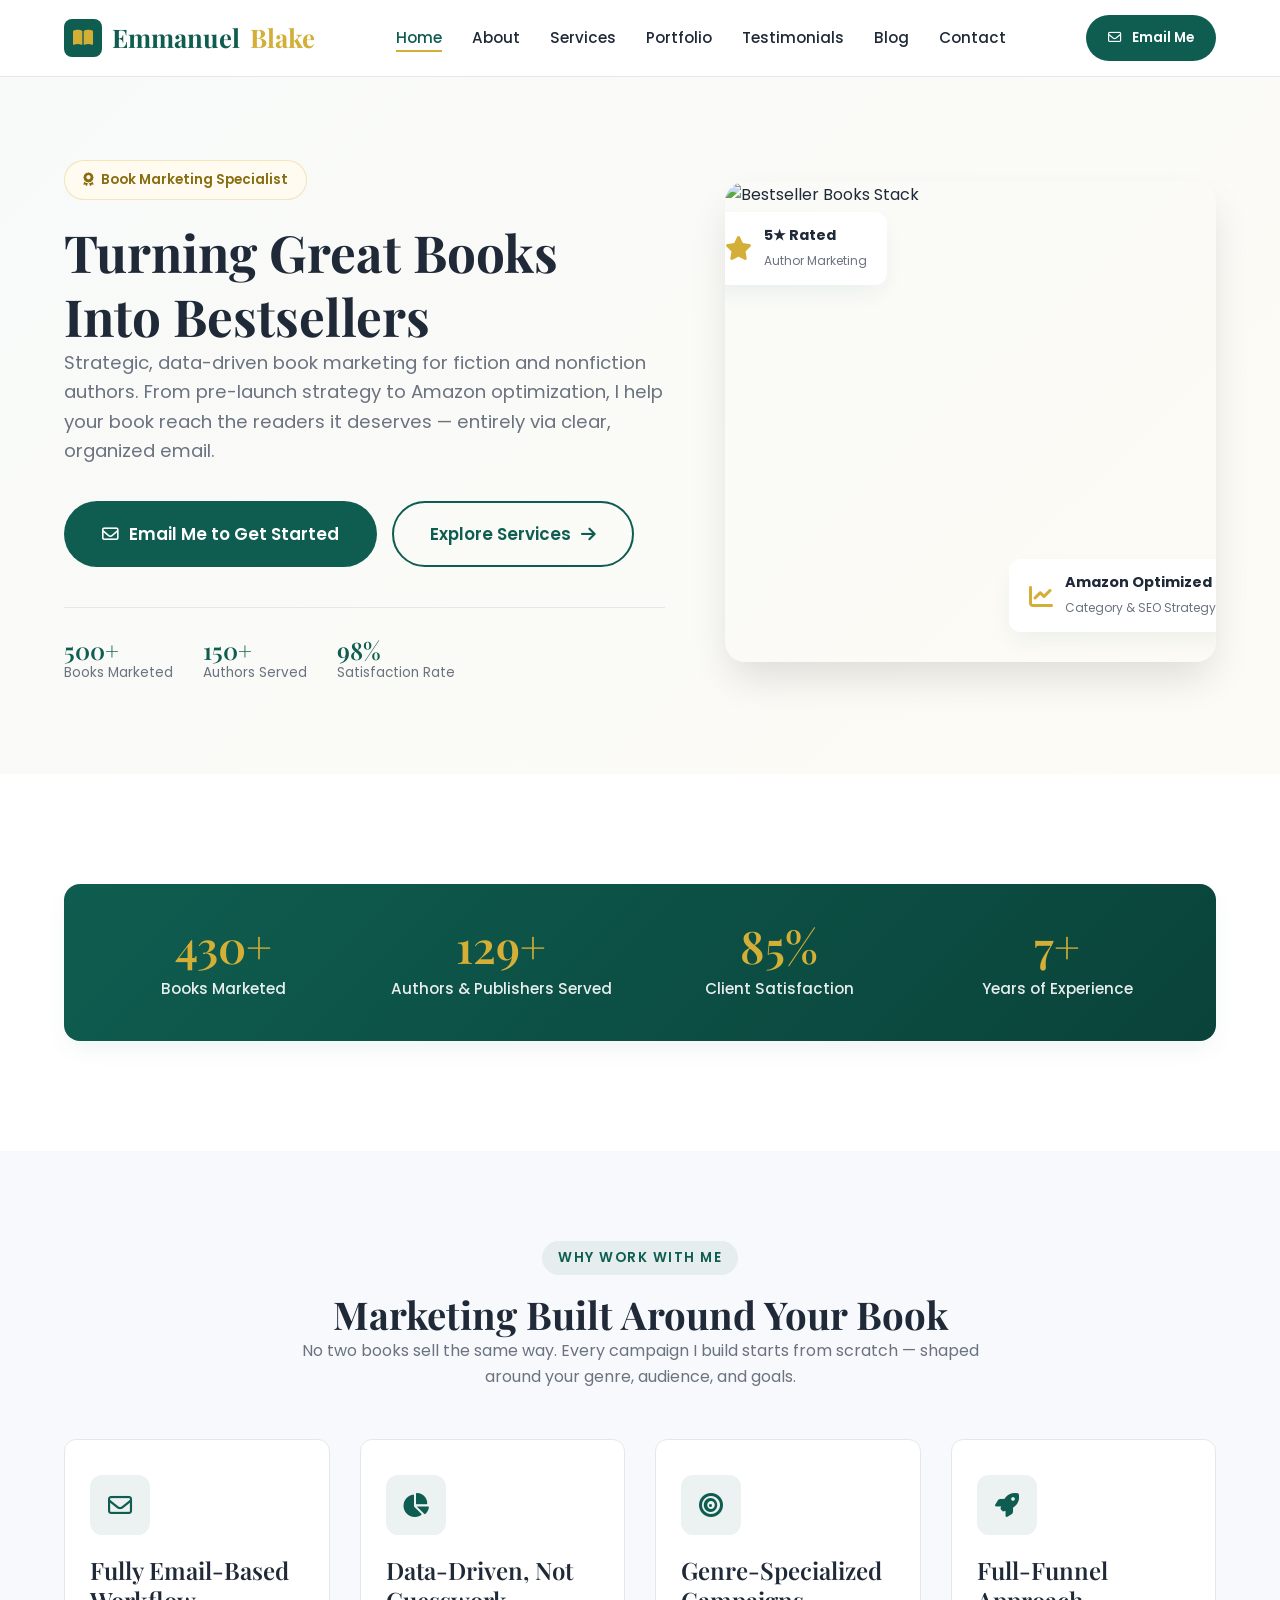
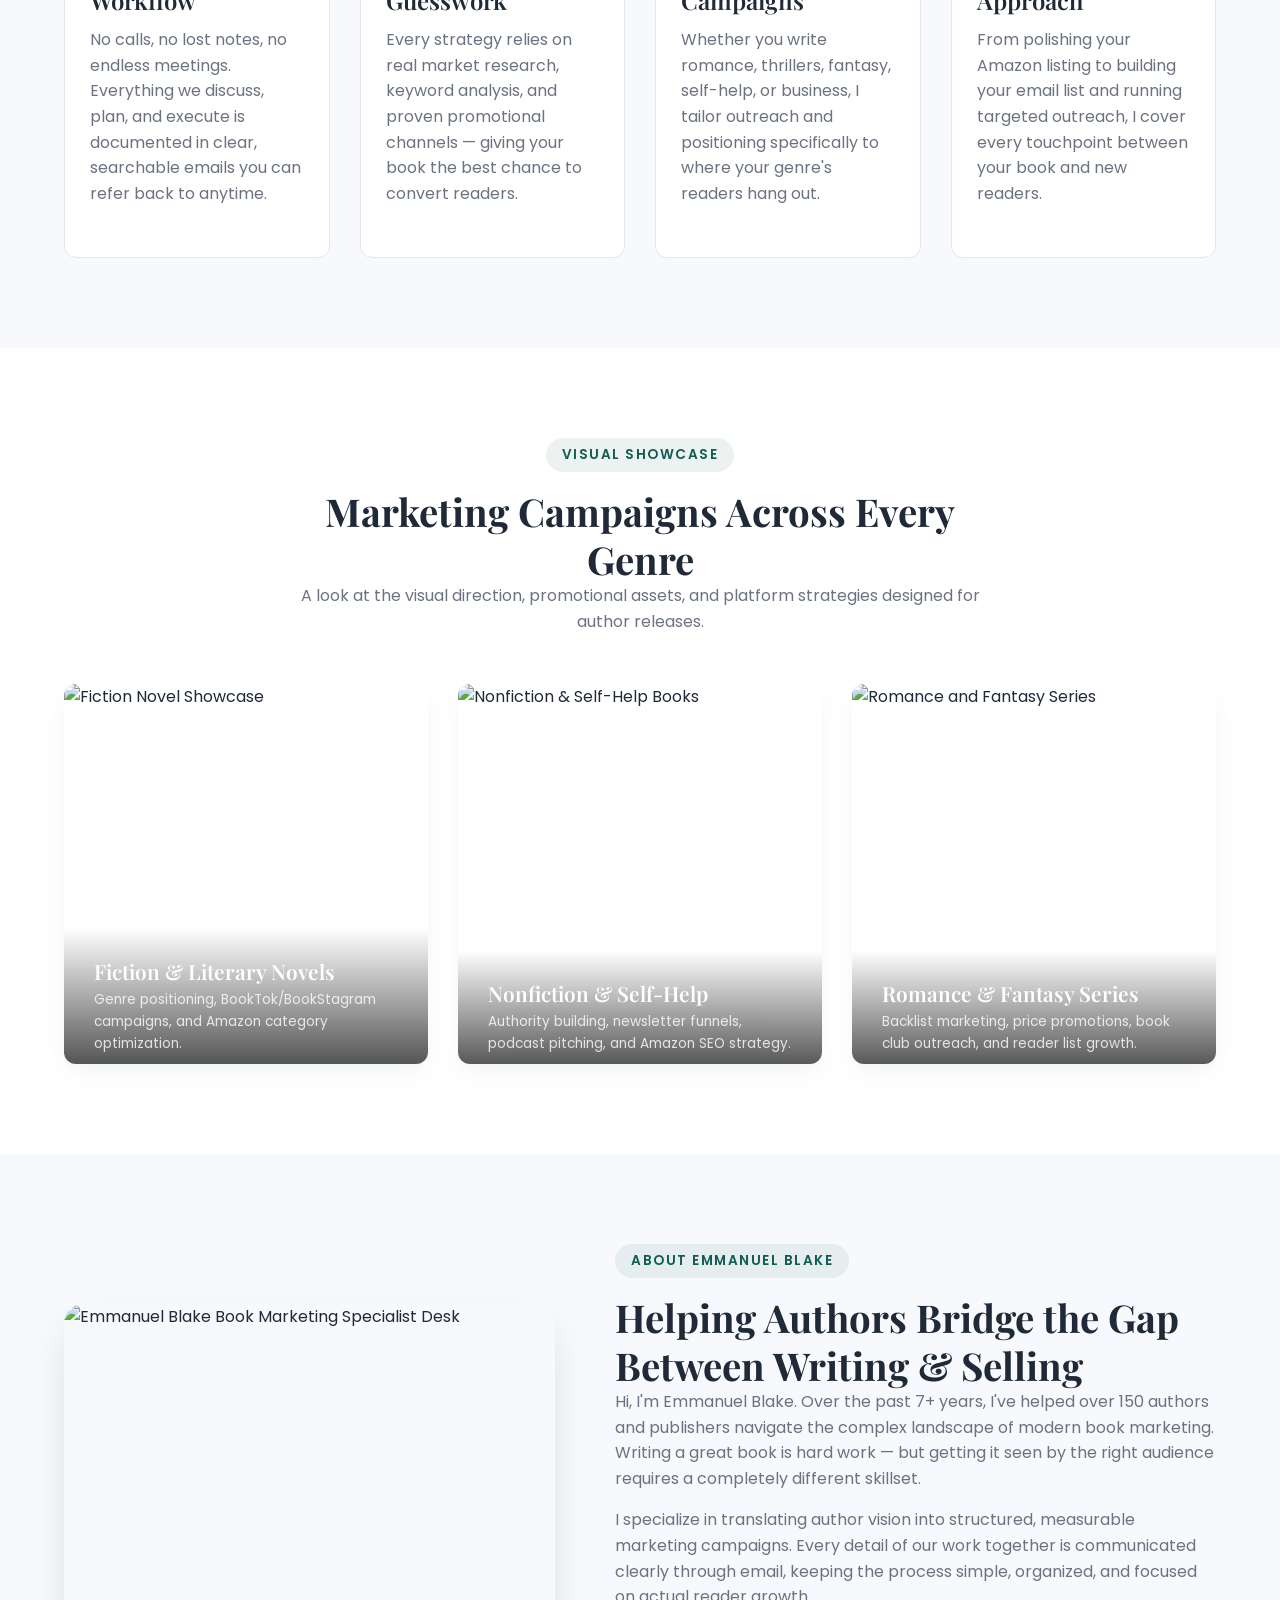
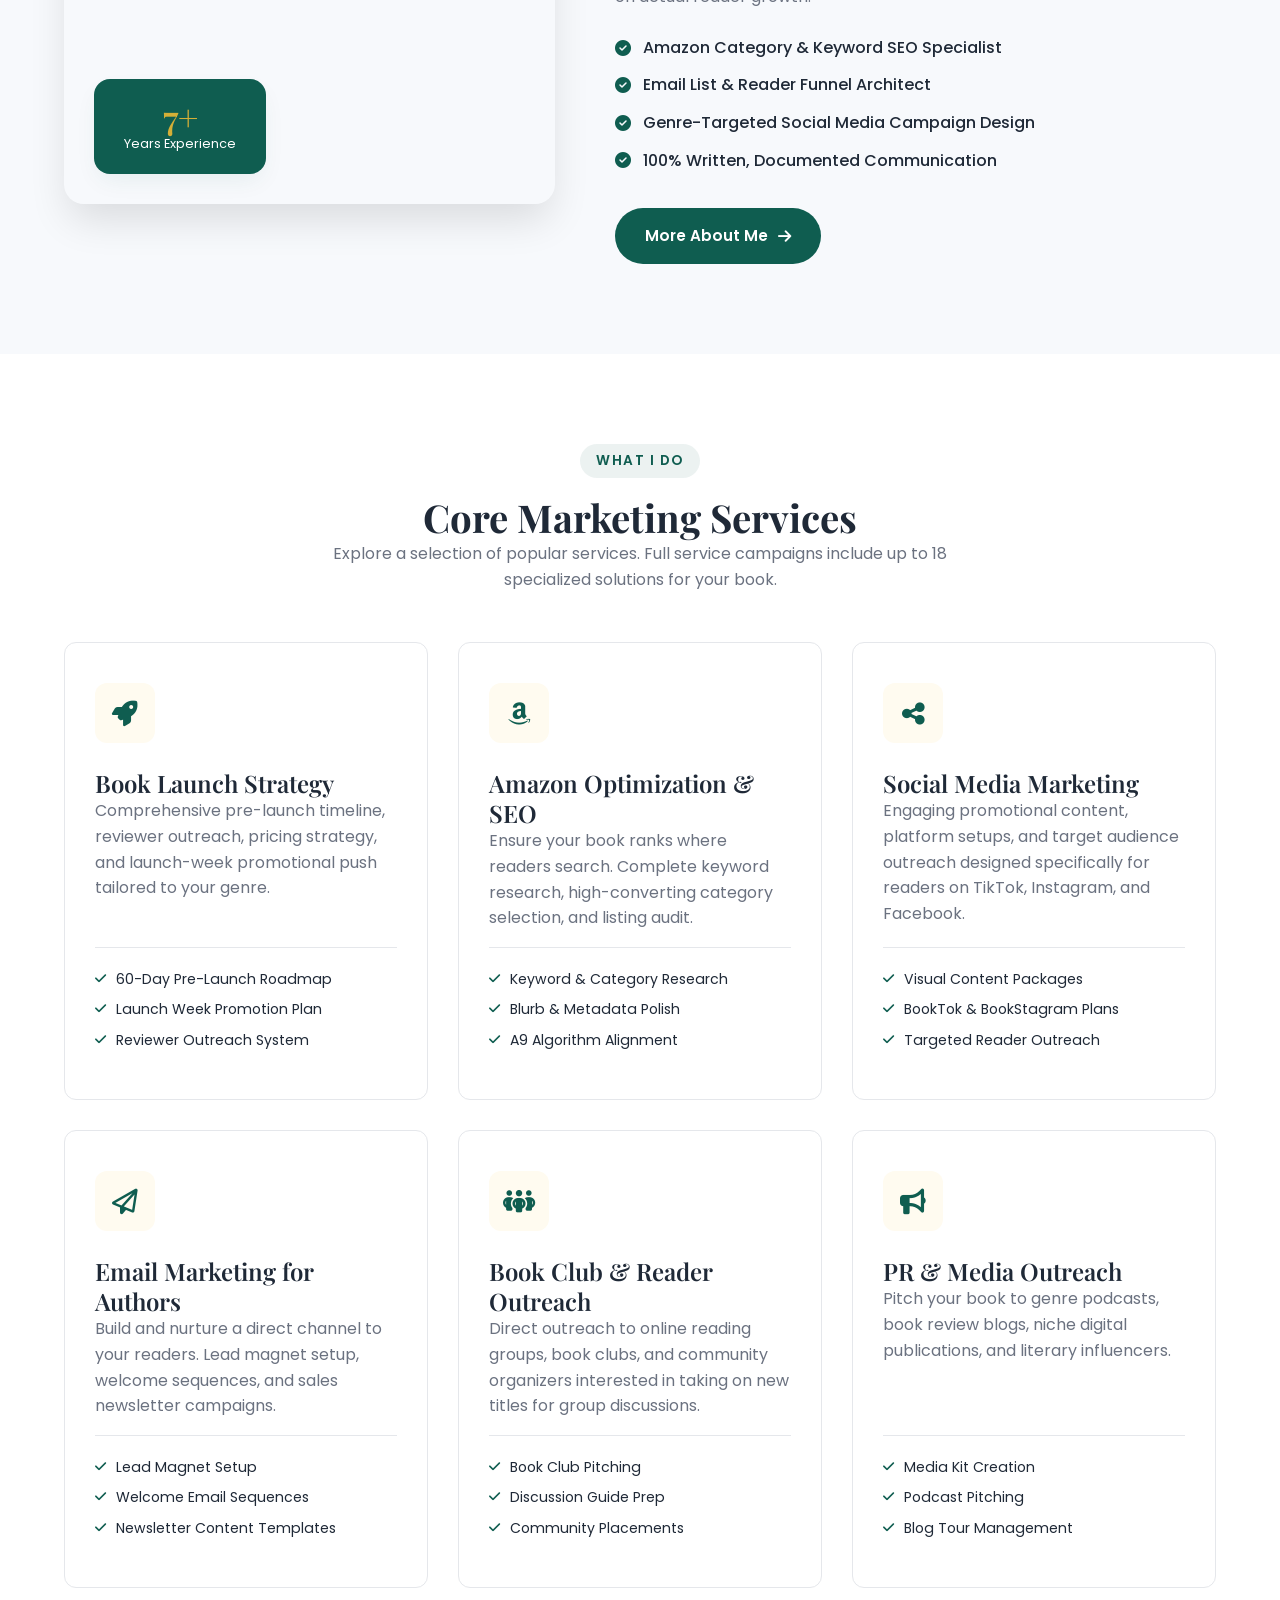
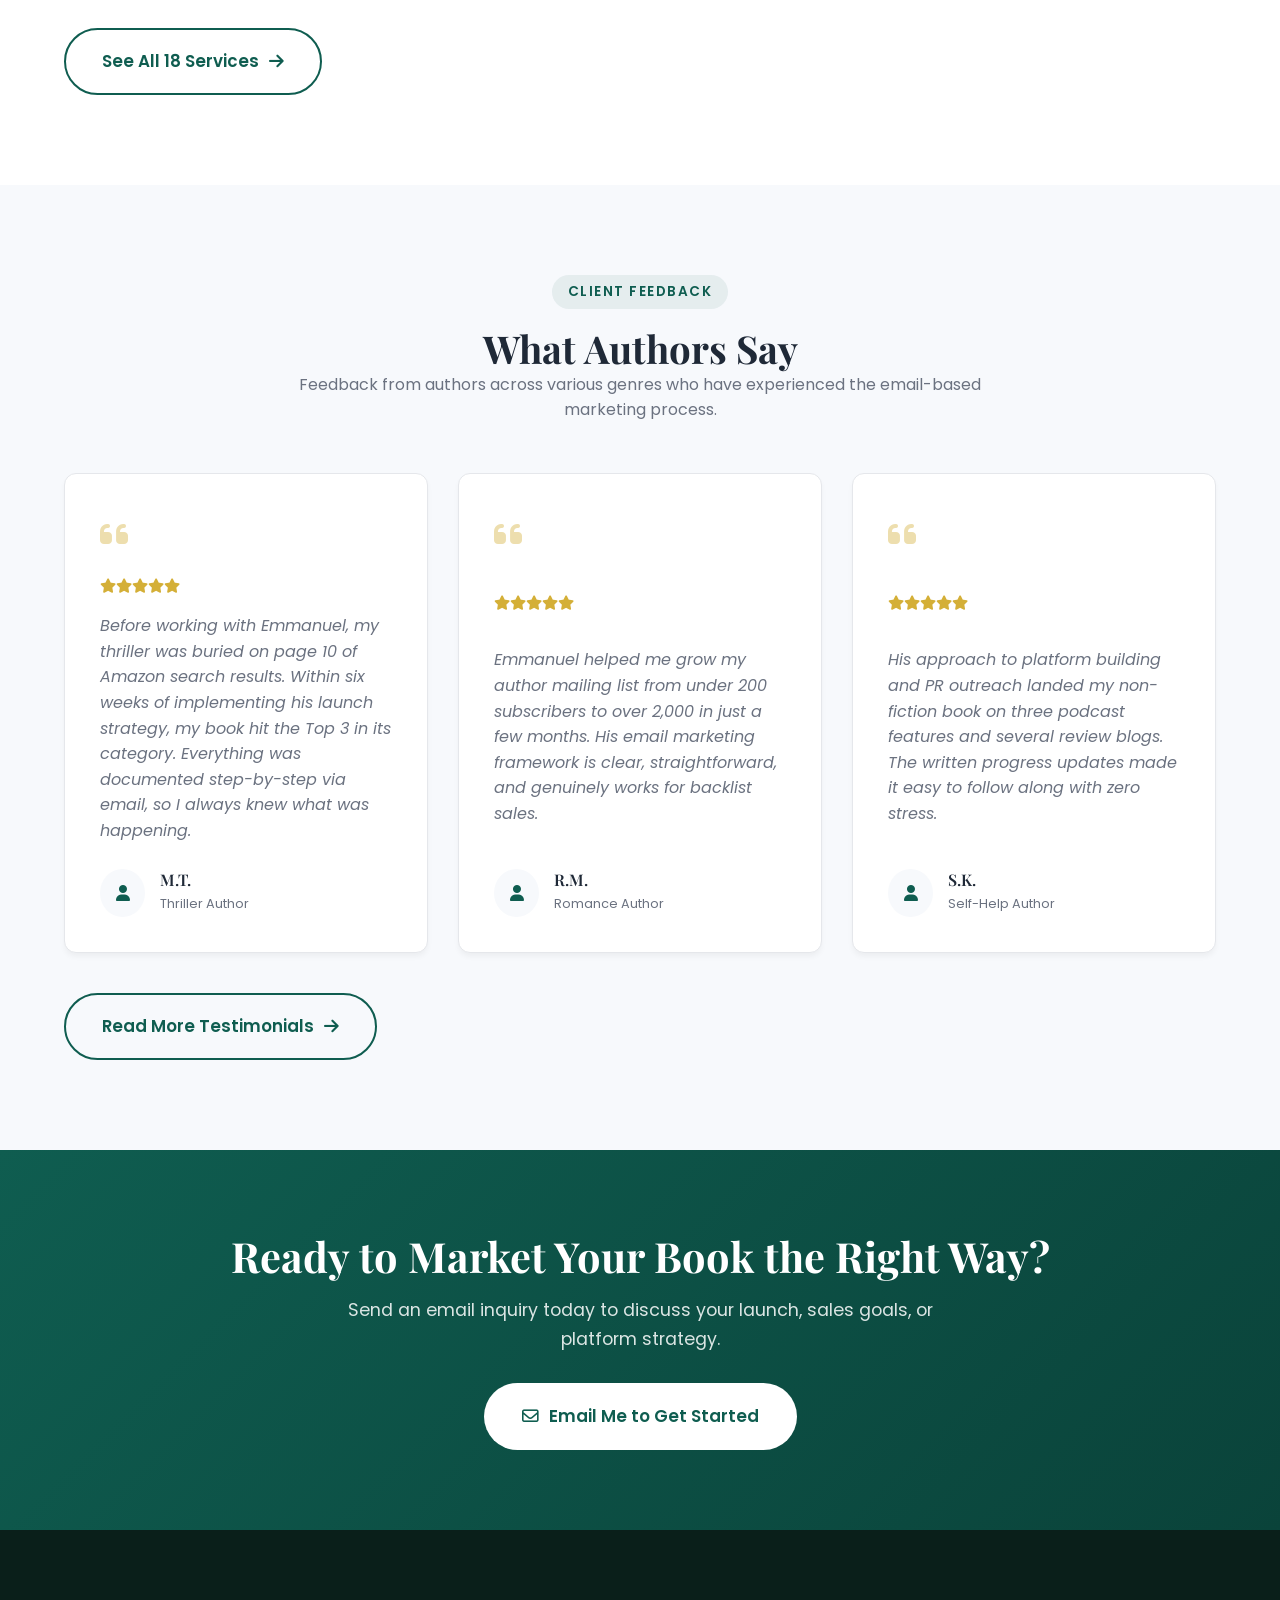
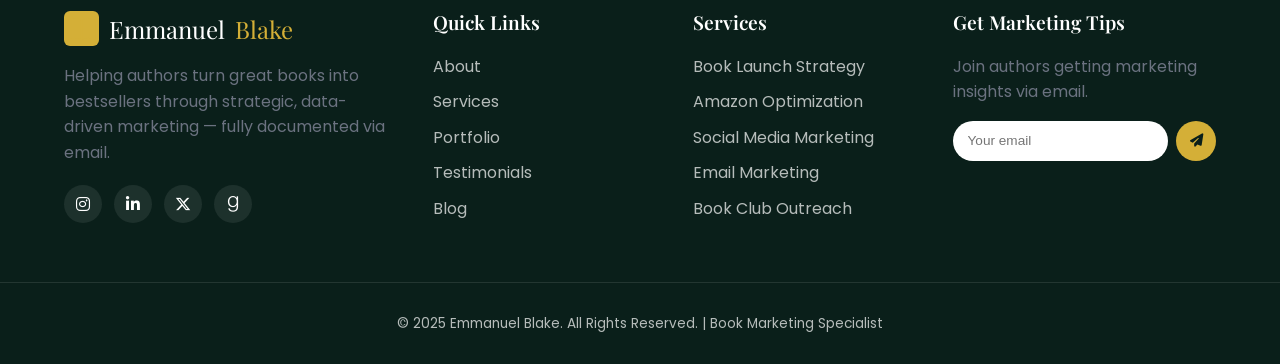
==== commit 9ffcf843: "Add files via upload" ====
--- a/index.html
+++ b/index.html
@@ -3,36 +3,26 @@
 <head>
 <meta charset="UTF-8">
 <meta name="viewport" content="width=device-width, initial-scale=1.0">
-<title>Emmanuel Blake | Book Marketing Specialist</title>
-<meta name="description" content="Emmanuel Blake helps authors and publishers turn great books into bestsellers through data-driven, genre-specific book marketing.">
-
-<!-- Favicon -->
+<title>Emmanuel Blake | Book Marketing Specialist for Authors &amp; Publishers</title>
+<meta name="description" content="Turn your book into a bestseller. Data-driven book marketing, Amazon optimization, social media strategy, and email campaigns by Emmanuel Blake. Fully email-based workflow.">
+
 <link rel="icon" href="data:image/svg+xml,<svg xmlns=%22http://www.w3.org/2000/svg%22 viewBox=%220 0 100 100%22><text y=%22.9em%22 font-size=%2290%22>📚</text></svg>">
 
-<!-- Fonts -->
 <link rel="preconnect" href="https://fonts.googleapis.com">
 <link href="https://fonts.googleapis.com/css2?family=Playfair+Display:wght@600;700;800&family=Poppins:wght@300;400;500;600;700&display=swap" rel="stylesheet">
-
-<!-- Icons -->
 <link rel="stylesheet" href="https://cdnjs.cloudflare.com/ajax/libs/font-awesome/6.5.1/css/all.min.css">
-
 <link rel="stylesheet" href="style.css">
 </head>
 <body>
 
-<!-- ===== PRELOADER ===== -->
-<div class="preloader" id="preloader">
-  <div class="loader-ring"></div>
-</div>
-
-<!-- ===== HEADER ===== -->
+<div class="preloader" id="preloader"><div class="loader-ring"></div></div>
+
 <header class="header" id="header">
   <nav class="navbar container">
     <a href="index.html" class="logo">
       <span class="logo-icon"><i class="fa-solid fa-book-open"></i></span>
       Emmanuel <span>Blake</span>
     </a>
-
     <ul class="nav-links" id="navLinks">
       <li><a href="index.html" class="active">Home</a></li>
       <li><a href="about.html">About</a></li>
@@ -42,264 +32,365 @@
       <li><a href="blog.html">Blog</a></li>
       <li><a href="contact.html">Contact</a></li>
     </ul>
-
     <a href="contact.html" class="btn btn-primary btn-sm nav-cta">
       <i class="fa-regular fa-envelope"></i> Email Me
     </a>
-
-    <div class="hamburger" id="hamburger">
-      <span></span><span></span><span></span>
-    </div>
+    <div class="hamburger" id="hamburger"><span></span><span></span><span></span></div>
   </nav>
 </header>
 
-<!-- ===== HERO ===== -->
-<section class="hero" id="home">
+<!-- HERO SECTION -->
+<section class="hero">
   <div class="container hero-grid">
-
-    <div class="hero-content reveal">
-      <span class="tag">TRUSTED BOOK MARKETING SPECIALIST</span>
-      <h1>Turning Great Books Into <span class="gold-text">Bestsellers</span></h1>
-      <p>Writing the book is only half the journey — getting it into the hands of the right readers is the other. I help authors and publishers build data-driven marketing campaigns covering Amazon optimization, social media, email marketing, book clubs, and PR — all fully documented via email.</p>
-      <div class="hero-buttons">
-        <a href="contact.html" class="btn btn-primary">Email Me Your Book Details <i class="fa-solid fa-arrow-right"></i></a>
-        <a href="services.html" class="btn btn-outline">Explore Services</a>
-      </div>
-
-      <div class="hero-mini-stats">
-        <div><h4>500+</h4><p>Books Marketed</p></div>
-        <div><h4>150+</h4><p>Authors Served</p></div>
-        <div><h4>98%</h4><p>Satisfaction</p></div>
-      </div>
-    </div>
-
-    <div class="hero-visual reveal">
+    <div class="hero-content">
+      <span class="hero-badge reveal"><i class="fa-solid fa-award"></i> Book Marketing Specialist</span>
+      <h1 class="reveal">Turning Great Books Into Bestsellers</h1>
+      <p class="hero-sub reveal">Strategic, data-driven book marketing for fiction and nonfiction authors. From pre-launch strategy to Amazon optimization, I help your book reach the readers it deserves — entirely via clear, organized email.</p>
+      <div class="hero-actions reveal">
+        <a href="contact.html" class="btn btn-primary btn-lg">
+          <i class="fa-regular fa-envelope"></i> Email Me to Get Started
+        </a>
+        <a href="services.html" class="btn btn-outline btn-lg">
+          Explore Services <i class="fa-solid fa-arrow-right"></i>
+        </a>
+      </div>
+      <div class="hero-mini-stats reveal">
+        <div class="mini-stat">
+          <h4>500+</h4>
+          <p>Books Marketed</p>
+        </div>
+        <div class="mini-stat">
+          <h4>150+</h4>
+          <p>Authors Served</p>
+        </div>
+        <div class="mini-stat">
+          <h4>98%</h4>
+          <p>Satisfaction Rate</p>
+        </div>
+      </div>
+    </div>
+
+    <div class="hero-media reveal-right">
       <div class="hero-card">
-        <img src="https://images.unsplash.com/photo-1512820790803-83ca734da794?w=600&q=80" alt="Stack of books" class="hero-photo">
-        <div class="badge">5★ Rated</div>
-      </div>
-      <div class="floating-chip chip-1"><i class="fa-brands fa-amazon"></i> Amazon Optimized</div>
-      <div class="floating-chip chip-2"><i class="fa-regular fa-envelope"></i> Email Strategy</div>
-    </div>
-
-  </div>
-
-  <div class="scroll-indicator"><span></span></div>
-</section>
-
-<!-- ===== STATS BAR ===== -->
-<section class="stats-bar">
-  <div class="container stats-grid">
-    <div class="stat-item"><h3 data-count="500" data-suffix="+">0</h3><p>Books Marketed</p></div>
-    <div class="stat-item"><h3 data-count="150" data-suffix="+">0</h3><p>Authors & Publishers Served</p></div>
-    <div class="stat-item"><h3 data-count="98" data-suffix="%">0</h3><p>Client Satisfaction</p></div>
-    <div class="stat-item"><h3 data-count="7" data-suffix="+">0</h3><p>Years of Experience</p></div>
-  </div>
-</section>
-
-<!-- ===== WHY CHOOSE ME ===== -->
-<section class="why-section">
-  <div class="container">
-    <div class="section-header reveal">
-      <span class="tag">WHY WORK WITH ME</span>
-      <h2 class="section-title">Marketing Built Around Your Book</h2>
-      <p class="section-subtitle">No two books sell the same way. Every campaign I build starts from scratch — shaped around your genre, audience, and goals.</p>
+        <div class="hero-img-wrap">
+          <img src="https://images.unsplash.com/photo-1544716278-ca5e3f4abd8c?auto=format&fit=crop&w=800&q=80" alt="Bestseller Books Stack">
+          <div class="hero-floating-badge badge-1">
+            <i class="fa-solid fa-star"></i>
+            <div>
+              <strong>5★ Rated</strong>
+              <span>Author Marketing</span>
+            </div>
+          </div>
+          <div class="hero-floating-badge badge-2">
+            <i class="fa-solid fa-chart-line"></i>
+            <div>
+              <strong>Amazon Optimized</strong>
+              <span>Category &amp; SEO Strategy</span>
+            </div>
+          </div>
+        </div>
+      </div>
+    </div>
+  </div>
+</section>
+
+<!-- STATS BAR (FIXED: Correct numbers built-in) -->
+<section class="section">
+  <div class="container">
+    <div class="stats-bar reveal">
+      <div class="stat-item">
+        <h3><span class="counter" data-target="500">500</span>+</h3>
+        <p>Books Marketed</p>
+      </div>
+      <div class="stat-item">
+        <h3><span class="counter" data-target="150">150</span>+</h3>
+        <p>Authors &amp; Publishers Served</p>
+      </div>
+      <div class="stat-item">
+        <h3><span class="counter" data-target="98">98</span>%</h3>
+        <p>Client Satisfaction</p>
+      </div>
+      <div class="stat-item">
+        <h3><span class="counter" data-target="7">7</span>+</h3>
+        <p>Years of Experience</p>
+      </div>
+    </div>
+  </div>
+</section>
+
+<!-- WHY WORK WITH ME -->
+<section class="section bg-light">
+  <div class="container">
+    <div class="section-head center reveal">
+      <span class="tag-label">Why Work With Me</span>
+      <h2>Marketing Built Around Your Book</h2>
+      <p>No two books sell the same way. Every campaign I build starts from scratch — shaped around your genre, audience, and goals.</p>
     </div>
 
     <div class="why-grid">
       <div class="why-card reveal">
-        <div class="service-icon"><i class="fa-regular fa-envelope-open"></i></div>
+        <div class="why-icon"><i class="fa-regular fa-envelope"></i></div>
         <h3>Fully Email-Based Workflow</h3>
-        <p>Every strategy, update, and report is sent in writing — giving you a clean, organized, searchable record from day one to final results. No calls, no forgotten meetings.</p>
-      </div>
+        <p>No calls, no lost notes, no endless meetings. Everything we discuss, plan, and execute is documented in clear, searchable emails you can refer back to anytime.</p>
+      </div>
+
       <div class="why-card reveal">
-        <div class="service-icon"><i class="fa-solid fa-chart-line"></i></div>
+        <div class="why-icon"><i class="fa-solid fa-chart-pie"></i></div>
         <h3>Data-Driven, Not Guesswork</h3>
-        <p>Every recommendation is backed by keyword research, category data, and competitor analysis — so you know exactly why a strategy was chosen.</p>
-      </div>
+        <p>Every strategy relies on real market research, keyword analysis, and proven promotional channels — giving your book the best chance to convert readers.</p>
+      </div>
+
       <div class="why-card reveal">
-        <div class="service-icon"><i class="fa-solid fa-bullseye"></i></div>
+        <div class="why-icon"><i class="fa-solid fa-bullseye"></i></div>
         <h3>Genre-Specialized Campaigns</h3>
-        <p>Romance readers discover books differently than business readers. I study how your specific genre's readers browse and buy — then meet them there.</p>
-      </div>
+        <p>Whether you write romance, thrillers, fantasy, self-help, or business, I tailor outreach and positioning specifically to where your genre's readers hang out.</p>
+      </div>
+
       <div class="why-card reveal">
-        <div class="service-icon"><i class="fa-solid fa-infinity"></i></div>
+        <div class="why-icon"><i class="fa-solid fa-rocket"></i></div>
         <h3>Full-Funnel Approach</h3>
-        <p>I build strategies covering the entire reader journey — from first discovery to repeat buyers who promote your next release.</p>
-      </div>
-    </div>
-  </div>
-</section>
-
-<!-- ===== BOOK SHOWCASE GALLERY ===== -->
-<section class="book-showcase">
-  <div class="container">
-    <div class="section-header reveal">
-      <span class="tag">GENRES I WORK WITH</span>
-      <h2 class="section-title">Every Story Deserves to Be Found</h2>
-      <p class="section-subtitle">From gripping thrillers to transformative nonfiction — I build campaigns tailored to how each genre's readers discover their next favorite book.</p>
-    </div>
-
-    <div class="book-gallery-grid">
-      <div class="book-gallery-item reveal">
-        <img src="https://images.unsplash.com/photo-1507842217343-583bb7270b66?w=600&q=80" alt="Fiction books on shelf">
-        <div class="book-gallery-overlay"><p>Fiction & Literary Novels</p></div>
-      </div>
-      <div class="book-gallery-item reveal">
-        <img src="https://images.unsplash.com/photo-1544716278-ca5e3f4abd8c?w=600&q=80" alt="Open book with coffee">
-        <div class="book-gallery-overlay"><p>Nonfiction & Self-Help</p></div>
-      </div>
-      <div class="book-gallery-item reveal">
-        <img src="https://images.unsplash.com/photo-1532012197267-da84d127e765?w=600&q=80" alt="Stack of colorful books">
-        <div class="book-gallery-overlay"><p>Romance & Fantasy Series</p></div>
-      </div>
-    </div>
-  </div>
-</section>
-
-<!-- ===== ABOUT TEASER ===== -->
-<section class="about-teaser">
-  <div class="container about-teaser-grid">
-
-    <div class="about-teaser-img reveal-left">
-      <img src="https://images.unsplash.com/photo-1481627834876-b7833e8f5570?w=600&q=80" alt="Open book pages" class="about-photo">
-      <div class="about-exp-badge">
-        <h3>7+</h3>
-        <p>Years of<br>Experience</p>
-      </div>
-    </div>
-
-    <div class="about-teaser-content reveal-right">
-      <span class="tag">WHO I AM</span>
-      <h2 class="section-title">Hi, I'm Emmanuel Blake</h2>
-      <p>I help authors and small publishers turn their books into titles that actually get discovered, read, and talked about. The biggest reason good books fail to sell isn't bad writing — it's invisibility. My job is to close that gap.</p>
-      <p>My entire process runs through email — every strategy, update, and report is documented in writing, giving you a clear reference you can revisit anytime.</p>
-
-      <ul class="checklist">
-        <li><i class="fa-solid fa-check"></i> Amazon Algorithm Expert</li>
-        <li><i class="fa-solid fa-check"></i> Email Marketing Specialist</li>
-        <li><i class="fa-solid fa-check"></i> Book Club Outreach</li>
-        <li><i class="fa-solid fa-check"></i> Genre-Specific Strategy</li>
-      </ul>
-
-      <a href="about.html" class="btn btn-primary">More About Me <i class="fa-solid fa-arrow-right"></i></a>
-    </div>
-
-  </div>
-</section>
-
-<!-- ===== SERVICES PREVIEW ===== -->
-<section class="services-preview" style="background:var(--light-gray);">
-  <div class="container">
-    <div class="section-header reveal">
-      <span class="tag">WHAT I OFFER</span>
-      <h2 class="section-title">A Complete Book Marketing Ecosystem</h2>
-      <p class="section-subtitle">Whether you need one service or a full end-to-end campaign, here's how I help authors sell more books.</p>
+        <p>From polishing your Amazon listing to building your email list and running targeted outreach, I cover every touchpoint between your book and new readers.</p>
+      </div>
+    </div>
+  </div>
+</section>
+
+<!-- BOOK SHOWCASE GALLERY -->
+<section class="section">
+  <div class="container">
+    <div class="section-head center reveal">
+      <span class="tag-label">Visual Showcase</span>
+      <h2>Marketing Campaigns Across Every Genre</h2>
+      <p>A look at the visual direction, promotional assets, and platform strategies designed for author releases.</p>
+    </div>
+
+    <div class="book-gallery">
+      <div class="gallery-item reveal">
+        <img src="https://images.unsplash.com/photo-1512820790803-83ca734da794?auto=format&fit=crop&w=800&q=80" alt="Fiction Novel Showcase">
+        <div class="gallery-overlay">
+          <h4>Fiction &amp; Literary Novels</h4>
+          <p>Genre positioning, BookTok/BookStagram campaigns, and Amazon category optimization.</p>
+        </div>
+      </div>
+
+      <div class="gallery-item reveal">
+        <img src="https://images.unsplash.com/photo-1497633762265-9d179a990aa6?auto=format&fit=crop&w=800&q=80" alt="Nonfiction & Self-Help Books">
+        <div class="gallery-overlay">
+          <h4>Nonfiction &amp; Self-Help</h4>
+          <p>Authority building, newsletter funnels, podcast pitching, and Amazon SEO strategy.</p>
+        </div>
+      </div>
+
+      <div class="gallery-item reveal">
+        <img src="https://images.unsplash.com/photo-1455390582262-044cdead277a?auto=format&fit=crop&w=800&q=80" alt="Romance and Fantasy Series">
+        <div class="gallery-overlay">
+          <h4>Romance &amp; Fantasy Series</h4>
+          <p>Backlist marketing, price promotions, book club outreach, and reader list growth.</p>
+        </div>
+      </div>
+    </div>
+  </div>
+</section>
+
+<!-- ABOUT TEASER -->
+<section class="section bg-light">
+  <div class="container">
+    <div class="about-teaser-grid">
+      <div class="about-teaser-img reveal-left">
+        <img src="https://images.unsplash.com/photo-1507842217343-583bb7270b66?auto=format&fit=crop&w=800&q=80" alt="Emmanuel Blake Book Marketing Specialist Desk">
+        <div class="about-exp-badge">
+          <h3>7+</h3>
+          <p>Years Experience</p>
+        </div>
+      </div>
+
+      <div class="about-teaser-content reveal-right">
+        <span class="tag-label">About Emmanuel Blake</span>
+        <h2>Helping Authors Bridge the Gap Between Writing &amp; Selling</h2>
+        <p>Hi, I'm Emmanuel Blake. Over the past 7+ years, I've helped over 150 authors and publishers navigate the complex landscape of modern book marketing. Writing a great book is hard work — but getting it seen by the right audience requires a completely different skillset.</p>
+        <p>I specialize in translating author vision into structured, measurable marketing campaigns. Every detail of our work together is communicated clearly through email, keeping the process simple, organized, and focused on actual reader growth.</p>
+        
+        <ul class="about-highlights">
+          <li><i class="fa-solid fa-circle-check"></i> Amazon Category &amp; Keyword SEO Specialist</li>
+          <li><i class="fa-solid fa-circle-check"></i> Email List &amp; Reader Funnel Architect</li>
+          <li><i class="fa-solid fa-circle-check"></i> Genre-Targeted Social Media Campaign Design</li>
+          <li><i class="fa-solid fa-circle-check"></i> 100% Written, Documented Communication</li>
+        </ul>
+
+        <div class="about-teaser-actions">
+          <a href="about.html" class="btn btn-primary">
+            More About Me <i class="fa-solid fa-arrow-right"></i>
+          </a>
+        </div>
+      </div>
+    </div>
+  </div>
+</section>
+
+<!-- SERVICES PREVIEW -->
+<section class="section">
+  <div class="container">
+    <div class="section-head center reveal">
+      <span class="tag-label">What I Do</span>
+      <h2>Core Marketing Services</h2>
+      <p>Explore a selection of popular services. Full service campaigns include up to 18 specialized solutions for your book.</p>
     </div>
 
     <div class="services-grid">
+
       <div class="service-card reveal">
         <div class="service-icon"><i class="fa-solid fa-rocket"></i></div>
         <h3>Book Launch Strategy</h3>
-        <p>A complete roadmap from pre-launch buzz to release day execution and lasting momentum.</p>
-        <a href="services.html" class="service-link">Learn More <i class="fa-solid fa-arrow-right"></i></a>
-      </div>
+        <p>Comprehensive pre-launch timeline, reviewer outreach, pricing strategy, and launch-week promotional push tailored to your genre.</p>
+        <ul class="service-list">
+          <li><i class="fa-solid fa-check"></i> 60-Day Pre-Launch Roadmap</li>
+          <li><i class="fa-solid fa-check"></i> Launch Week Promotion Plan</li>
+          <li><i class="fa-solid fa-check"></i> Reviewer Outreach System</li>
+        </ul>
+      </div>
+
       <div class="service-card reveal">
         <div class="service-icon"><i class="fa-brands fa-amazon"></i></div>
-        <h3>Amazon Optimization</h3>
-        <p>Keywords, categories, A+ Content, and Amazon Ads that get your book discovered.</p>
-        <a href="services.html" class="service-link">Learn More <i class="fa-solid fa-arrow-right"></i></a>
-      </div>
-      <div class="service-card reveal">
-        <div class="service-icon"><i class="fa-solid fa-hashtag"></i></div>
+        <h3>Amazon Optimization &amp; SEO</h3>
+        <p>Ensure your book ranks where readers search. Complete keyword research, high-converting category selection, and listing audit.</p>
+        <ul class="service-list">
+          <li><i class="fa-solid fa-check"></i> Keyword &amp; Category Research</li>
+          <li><i class="fa-solid fa-check"></i> Blurb &amp; Metadata Polish</li>
+          <li><i class="fa-solid fa-check"></i> A9 Algorithm Alignment</li>
+        </ul>
+      </div>
+
+      <div class="service-card reveal">
+        <div class="service-icon"><i class="fa-solid fa-share-nodes"></i></div>
         <h3>Social Media Marketing</h3>
-        <p>Content strategy and campaigns that build genuine, engaged reader communities.</p>
-        <a href="services.html" class="service-link">Learn More <i class="fa-solid fa-arrow-right"></i></a>
-      </div>
+        <p>Engaging promotional content, platform setups, and target audience outreach designed specifically for readers on TikTok, Instagram, and Facebook.</p>
+        <ul class="service-list">
+          <li><i class="fa-solid fa-check"></i> Visual Content Packages</li>
+          <li><i class="fa-solid fa-check"></i> BookTok &amp; BookStagram Plans</li>
+          <li><i class="fa-solid fa-check"></i> Targeted Reader Outreach</li>
+        </ul>
+      </div>
+
       <div class="service-card reveal">
         <div class="service-icon"><i class="fa-regular fa-paper-plane"></i></div>
-        <h3>Email Marketing</h3>
-        <p>Build a reader list that buys every release — automatically, long after launch day.</p>
-        <a href="services.html" class="service-link">Learn More <i class="fa-solid fa-arrow-right"></i></a>
-      </div>
+        <h3>Email Marketing for Authors</h3>
+        <p>Build and nurture a direct channel to your readers. Lead magnet setup, welcome sequences, and sales newsletter campaigns.</p>
+        <ul class="service-list">
+          <li><i class="fa-solid fa-check"></i> Lead Magnet Setup</li>
+          <li><i class="fa-solid fa-check"></i> Welcome Email Sequences</li>
+          <li><i class="fa-solid fa-check"></i> Newsletter Content Templates</li>
+        </ul>
+      </div>
+
       <div class="service-card reveal">
         <div class="service-icon"><i class="fa-solid fa-people-group"></i></div>
-        <h3>Book Club Outreach</h3>
-        <p>Get your book into the conversations happening in reading groups nationwide.</p>
-        <a href="services.html" class="service-link">Learn More <i class="fa-solid fa-arrow-right"></i></a>
-      </div>
-      <div class="service-card reveal">
-        <div class="service-icon"><i class="fa-regular fa-newspaper"></i></div>
-        <h3>PR & Media Outreach</h3>
-        <p>Features on blogs, podcasts, and media outlets that build credibility and reach.</p>
-        <a href="services.html" class="service-link">Learn More <i class="fa-solid fa-arrow-right"></i></a>
-      </div>
-    </div>
-
-    <div class="text-center" style="margin-top:50px;">
-      <a href="services.html" class="btn btn-outline">See All 18 Services <i class="fa-solid fa-arrow-right"></i></a>
-    </div>
-  </div>
-</section>
-
-<!-- ===== CTA BANNER ===== -->
-<section>
-  <div class="cta-banner reveal">
-    <h2>Ready to Get Your Book the Attention It Deserves?</h2>
-    <p>Send me your book's details and goals — I'll reply with a clear, documented plan of exactly how I can help.</p>
-    <a href="contact.html" class="btn btn-gold">Email Me Now <i class="fa-solid fa-arrow-right"></i></a>
-  </div>
-</section>
-
-<!-- ===== TESTIMONIALS ===== -->
-<section class="testimonials-section">
-  <div class="container">
-    <div class="section-header reveal">
-      <span class="tag">CLIENT RESULTS</span>
-      <h2 class="section-title">What Authors Are Saying</h2>
-      <p class="section-subtitle">Client identities are kept private per request — shown here by initials and genre.</p>
+        <h3>Book Club &amp; Reader Outreach</h3>
+        <p>Direct outreach to online reading groups, book clubs, and community organizers interested in taking on new titles for group discussions.</p>
+        <ul class="service-list">
+          <li><i class="fa-solid fa-check"></i> Book Club Pitching</li>
+          <li><i class="fa-solid fa-check"></i> Discussion Guide Prep</li>
+          <li><i class="fa-solid fa-check"></i> Community Placements</li>
+        </ul>
+      </div>
+
+      <div class="service-card reveal">
+        <div class="service-icon"><i class="fa-solid fa-bullhorn"></i></div>
+        <h3>PR &amp; Media Outreach</h3>
+        <p>Pitch your book to genre podcasts, book review blogs, niche digital publications, and literary influencers.</p>
+        <ul class="service-list">
+          <li><i class="fa-solid fa-check"></i> Media Kit Creation</li>
+          <li><i class="fa-solid fa-check"></i> Podcast Pitching</li>
+          <li><i class="fa-solid fa-check"></i> Blog Tour Management</li>
+        </ul>
+      </div>
+
+    </div>
+
+    <div class="center-btn reveal" style="margin-top: 40px;">
+      <a href="services.html" class="btn btn-outline btn-lg">
+        See All 18 Services <i class="fa-solid fa-arrow-right"></i>
+      </a>
+    </div>
+  </div>
+</section>
+
+<!-- TESTIMONIALS PREVIEW -->
+<section class="section bg-light">
+  <div class="container">
+    <div class="section-head center reveal">
+      <span class="tag-label">Client Feedback</span>
+      <h2>What Authors Say</h2>
+      <p>Feedback from authors across various genres who have experienced the email-based marketing process.</p>
     </div>
 
     <div class="testimonials-grid">
       <div class="testimonial-card reveal">
-        <i class="fa-solid fa-quote-left quote-icon"></i>
-        <div class="stars">★★★★★</div>
-        <p>"Emmanuel's strategy took my book from unknown to a bestseller in its category within weeks. His email updates kept everything clear and professional."</p>
-        <div class="testimonial-author">
-          <div class="author-avatar">MT</div>
-          <div class="author-info"><h5>M.T.</h5><span>Thriller Author</span></div>
-        </div>
-      </div>
+        <div class="quote-icon"><i class="fa-solid fa-quote-left"></i></div>
+        <div class="stars">
+          <i class="fa-solid fa-star"></i><i class="fa-solid fa-star"></i><i class="fa-solid fa-star"></i><i class="fa-solid fa-star"></i><i class="fa-solid fa-star"></i>
+        </div>
+        <p class="testimonial-text">Before working with Emmanuel, my thriller was buried on page 10 of Amazon search results. Within six weeks of implementing his launch strategy, my book hit the Top 3 in its category. Everything was documented step-by-step via email, so I always knew what was happening.</p>
+        <div class="author-info">
+          <div class="author-avatar"><i class="fa-solid fa-user"></i></div>
+          <div>
+            <h4>M.T.</h4>
+            <span>Thriller Author</span>
+          </div>
+        </div>
+      </div>
+
       <div class="testimonial-card reveal">
-        <i class="fa-solid fa-quote-left quote-icon"></i>
-        <div class="stars">★★★★★</div>
-        <p>"I loved that everything was documented via email. I could always reference exactly what was discussed — no confusion, just measurable results."</p>
-        <div class="testimonial-author">
-          <div class="author-avatar">RM</div>
-          <div class="author-info"><h5>R.M.</h5><span>Romance Author</span></div>
-        </div>
-      </div>
+        <div class="quote-icon"><i class="fa-solid fa-quote-left"></i></div>
+        <div class="stars">
+          <i class="fa-solid fa-star"></i><i class="fa-solid fa-star"></i><i class="fa-solid fa-star"></i><i class="fa-solid fa-star"></i><i class="fa-solid fa-star"></i>
+        </div>
+        <p class="testimonial-text">Emmanuel helped me grow my author mailing list from under 200 subscribers to over 2,000 in just a few months. His email marketing framework is clear, straightforward, and genuinely works for backlist sales.</p>
+        <div class="author-info">
+          <div class="author-avatar"><i class="fa-solid fa-user"></i></div>
+          <div>
+            <h4>R.M.</h4>
+            <span>Romance Author</span>
+          </div>
+        </div>
+      </div>
+
       <div class="testimonial-card reveal">
-        <i class="fa-solid fa-quote-left quote-icon"></i>
-        <div class="stars">★★★★★</div>
-        <p>"Working with Emmanuel felt like having my own marketing department. My email list grew faster than I ever expected."</p>
-        <div class="testimonial-author">
-          <div class="author-avatar">SK</div>
-          <div class="author-info"><h5>S.K.</h5><span>Self-Help Author</span></div>
-        </div>
-      </div>
-    </div>
-
-    <div class="text-center" style="margin-top:50px;">
-      <a href="authors.html" class="btn btn-outline">Read More Testimonials</a>
-    </div>
-  </div>
-</section>
-
-<!-- ===== FOOTER ===== -->
+        <div class="quote-icon"><i class="fa-solid fa-quote-left"></i></div>
+        <div class="stars">
+          <i class="fa-solid fa-star"></i><i class="fa-solid fa-star"></i><i class="fa-solid fa-star"></i><i class="fa-solid fa-star"></i><i class="fa-solid fa-star"></i>
+        </div>
+        <p class="testimonial-text">His approach to platform building and PR outreach landed my non-fiction book on three podcast features and several review blogs. The written progress updates made it easy to follow along with zero stress.</p>
+        <div class="author-info">
+          <div class="author-avatar"><i class="fa-solid fa-user"></i></div>
+          <div>
+            <h4>S.K.</h4>
+            <span>Self-Help Author</span>
+          </div>
+        </div>
+      </div>
+    </div>
+
+    <div class="center-btn reveal" style="margin-top: 40px;">
+      <a href="authors.html" class="btn btn-outline btn-lg">
+        Read More Testimonials <i class="fa-solid fa-arrow-right"></i>
+      </a>
+    </div>
+  </div>
+</section>
+
+<!-- CTA BANNER -->
+<section class="cta-banner">
+  <div class="container cta-banner-inner reveal">
+    <h2>Ready to Market Your Book the Right Way?</h2>
+    <p>Send an email inquiry today to discuss your launch, sales goals, or platform strategy.</p>
+    <a href="contact.html" class="btn btn-light btn-lg">
+      <i class="fa-regular fa-envelope"></i> Email Me to Get Started
+    </a>
+  </div>
+</section>
+
 <footer class="footer">
   <div class="container footer-grid">
-
     <div class="footer-col">
       <a href="index.html" class="footer-logo">
         <span class="footer-logo-icon"><i class="fa-solid fa-book-open"></i></span>
@@ -313,7 +404,6 @@
         <a href="#"><i class="fa-brands fa-goodreads-g"></i></a>
       </div>
     </div>
-
     <div class="footer-col">
       <h4>Quick Links</h4>
       <ul>
@@ -324,7 +414,6 @@
         <li><a href="blog.html">Blog</a></li>
       </ul>
     </div>
-
     <div class="footer-col">
       <h4>Services</h4>
       <ul>
@@ -335,7 +424,6 @@
         <li><a href="services.html">Book Club Outreach</a></li>
       </ul>
     </div>
-
     <div class="footer-col">
       <h4>Get Marketing Tips</h4>
       <p>Join authors getting marketing insights via email.</p>
@@ -344,16 +432,12 @@
         <button type="submit"><i class="fa-solid fa-paper-plane"></i></button>
       </form>
     </div>
-
-  </div>
-
+  </div>
   <div class="footer-bottom">
     © 2025 Emmanuel Blake. All Rights Reserved. | Book Marketing Specialist
   </div>
 </footer>
-
 <div class="back-to-top" id="backToTop"><i class="fa-solid fa-arrow-up"></i></div>
-
 <script src="script.js"></script>
 </body>
 </html>
--- a/style.css
+++ b/style.css
@@ -1,569 +1,1223 @@
-/* ============ RESET & VARIABLES ============ */
-* { margin: 0; padding: 0; box-sizing: border-box; }
-
+/* ==========================================================================
+   EMMANUEL BLAKE - BOOK MARKETING SPECIALIST
+   SHARED STYLESHEET (style.css)
+   ========================================================================== */
+
+/* ===== 1. CSS VARIABLES & RESET ===== */
 :root {
-  --forest-green: #0F5D50;
-  --forest-light: #15836f;
-  --gold: #D4AF37;
-  --gold-light: #e9cc6f;
-  --white: #FFFFFF;
-  --light-gray: #F7F9FC;
-  --dark-text: #1F2937;
-  --gradient-primary: linear-gradient(135deg, #0F5D50 0%, #15836f 100%);
-  --gradient-gold: linear-gradient(135deg, #D4AF37 0%, #e9cc6f 100%);
-  --shadow-sm: 0 2px 8px rgba(15, 93, 80, 0.08);
-  --shadow-md: 0 8px 24px rgba(15, 93, 80, 0.12);
-  --shadow-lg: 0 20px 50px rgba(15, 93, 80, 0.18);
-  --transition: all 0.35s cubic-bezier(0.25, 0.8, 0.25, 1);
-}
-
-html { scroll-behavior: smooth; }
+  --primary: #0F5D50;       /* Deep Forest Green */
+  --primary-dark: #0A433A;  /* Dark Forest Green */
+  --primary-light: #1A7A68; /* Soft Forest Green */
+  --gold: #D4AF37;          /* Premium Gold */
+  --gold-hover: #B89320;    /* Darker Gold */
+  --gold-bg: #FFFBF0;       /* Light Gold Tint */
+  --bg-light: #F7F9FC;      /* Clean Off-White Section BG */
+  --bg-white: #FFFFFF;
+  --text-dark: #1F2937;     /* Dark Charcoal Headings/Body */
+  --text-muted: #6B7280;    /* Gray Body Text */
+  --border-color: #E5E7EB;
+  --shadow-sm: 0 4px 6px -1px rgba(0,0,0,0.05);
+  --shadow-md: 0 10px 25px -5px rgba(15, 93, 80, 0.08);
+  --shadow-lg: 0 20px 40px -5px rgba(0,0,0,0.12);
+  --radius: 12px;
+  --transition: all 0.3s ease;
+  --font-heading: 'Playfair Display', Georgia, serif;
+  --font-body: 'Poppins', -apple-system, sans-serif;
+}
+
+*, *::before, *::after {
+  box-sizing: border-box;
+  margin: 0;
+  padding: 0;
+}
+
+html {
+  scroll-behavior: smooth;
+  font-size: 16px;
+}
 
 body {
-  font-family: 'Poppins', sans-serif;
-  color: var(--dark-text);
-  background: var(--white);
+  font-family: var(--font-body);
+  color: var(--text-dark);
+  background-color: var(--bg-white);
+  line-height: 1.6;
   overflow-x: hidden;
-  line-height: 1.7;
-}
-
-h1, h2, h3, h4 { font-family: 'Playfair Display', serif; line-height: 1.2; color: var(--forest-green); }
-a { text-decoration: none; color: inherit; }
-ul { list-style: none; }
-img { max-width: 100%; display: block; }
-button { font-family: 'Poppins', sans-serif; }
-
-.container { max-width: 1200px; margin: 0 auto; padding: 0 24px; }
-section { padding: 110px 0; }
+}
+
+img {
+  max-width: 100%;
+  height: auto;
+  display: block;
+}
+
+a {
+  text-decoration: none;
+  color: inherit;
+  transition: var(--transition);
+}
+
+ul {
+  list-style: none;
+}
+
+/* ===== 2. TYPOGRAPHY & BUTTONS ===== */
+h1, h2, h3, h4 {
+  font-family: var(--font-heading);
+  color: var(--text-dark);
+  line-height: 1.25;
+}
+
+h1 { font-size: 3.2rem; font-weight: 700; }
+h2 { font-size: 2.4rem; font-weight: 700; }
+h3 { font-size: 1.5rem; font-weight: 600; }
+h4 { font-size: 1.2rem; font-weight: 600; }
+
+p {
+  color: var(--text-muted);
+  margin-bottom: 1rem;
+}
+
+.container {
+  width: 90%;
+  max-width: 1200px;
+  margin: 0 auto;
+}
+
+.section {
+  padding: 90px 0;
+}
+
+.bg-light {
+  background-color: var(--bg-light);
+}
 
 .text-center { text-align: center; }
-.gold-text { color: var(--gold); }
-
-/* ============ PRELOADER ============ */
+
+.section-head {
+  max-width: 700px;
+  margin-bottom: 50px;
+}
+
+.section-head.center {
+  margin-left: auto;
+  margin-right: auto;
+  text-align: center;
+}
+
+.tag-label {
+  display: inline-block;
+  font-size: 0.85rem;
+  font-weight: 600;
+  text-transform: uppercase;
+  letter-spacing: 1.5px;
+  color: var(--primary);
+  background-color: rgba(15, 93, 80, 0.08);
+  padding: 6px 16px;
+  border-radius: 50px;
+  margin-bottom: 15px;
+}
+
+/* BUTTONS */
+.btn {
+  display: inline-flex;
+  align-items: center;
+  justify-content: center;
+  gap: 10px;
+  padding: 14px 28px;
+  font-size: 0.95rem;
+  font-weight: 600;
+  border-radius: 50px;
+  cursor: pointer;
+  border: 2px solid transparent;
+  transition: var(--transition);
+}
+
+.btn-primary {
+  background-color: var(--primary);
+  color: #fff;
+}
+
+.btn-primary:hover {
+  background-color: var(--primary-dark);
+  transform: translateY(-2px);
+  box-shadow: var(--shadow-md);
+}
+
+.btn-outline {
+  background-color: transparent;
+  border-color: var(--primary);
+  color: var(--primary);
+}
+
+.btn-outline:hover {
+  background-color: var(--primary);
+  color: #fff;
+  transform: translateY(-2px);
+}
+
+.btn-light {
+  background-color: #fff;
+  color: var(--primary);
+}
+
+.btn-light:hover {
+  background-color: var(--gold-bg);
+  color: var(--primary-dark);
+  transform: translateY(-2px);
+}
+
+.btn-sm { padding: 10px 20px; font-size: 0.85rem; }
+.btn-lg { padding: 18px 36px; font-size: 1.05rem; }
+
+/* ===== 3. PRELOADER ===== */
 .preloader {
-  position: fixed; inset: 0; background: var(--forest-green);
-  display: flex; align-items: center; justify-content: center;
-  z-index: 9999; transition: opacity 0.6s ease, visibility 0.6s ease;
-}
-.preloader.hide { opacity: 0; visibility: hidden; }
+  position: fixed;
+  top: 0; left: 0;
+  width: 100%; height: 100%;
+  background-color: #fff;
+  z-index: 9999;
+  display: flex;
+  align-items: center;
+  justify-content: center;
+  transition: opacity 0.5s ease, visibility 0.5s ease;
+}
+
+.preloader.loaded {
+  opacity: 0;
+  visibility: hidden;
+}
+
 .loader-ring {
-  width: 56px; height: 56px; border: 4px solid rgba(255,255,255,0.2);
-  border-top-color: var(--gold); border-radius: 50%; animation: spin 0.9s linear infinite;
-}
-@keyframes spin { to { transform: rotate(360deg); } }
-
-/* ============ UTILITIES ============ */
-.tag {
-  display: inline-block; padding: 6px 18px; background: rgba(212, 175, 55, 0.12);
-  color: #a9821f; border-radius: 50px; font-size: 0.78rem; font-weight: 700;
-  letter-spacing: 1.5px; text-transform: uppercase; margin-bottom: 18px;
-}
-.section-title { font-size: clamp(2rem, 4vw, 2.8rem); margin-bottom: 18px; }
-.section-subtitle { max-width: 650px; margin: 0 auto 60px; color: #6B7280; font-size: 1.05rem; }
-.section-header { text-align: center; }
-
-/* ============ BUTTONS ============ */
-.btn {
-  position: relative; display: inline-flex; align-items: center; gap: 10px;
-  padding: 16px 34px; border-radius: 50px; font-weight: 600; font-size: 0.95rem;
-  cursor: pointer; border: none; transition: var(--transition);
-}
-.btn-primary { background: var(--gradient-primary); color: var(--white); box-shadow: var(--shadow-md); }
-.btn-primary:hover { transform: translateY(-4px); box-shadow: 0 15px 35px rgba(15, 93, 80, 0.3); }
-.btn-gold { background: var(--gradient-gold); color: var(--forest-green); box-shadow: 0 8px 24px rgba(212, 175, 55, 0.3); }
-.btn-gold:hover { transform: translateY(-4px); box-shadow: 0 15px 35px rgba(212, 175, 55, 0.45); }
-.btn-outline { background: transparent; border: 2px solid var(--forest-green); color: var(--forest-green); }
-.btn-outline:hover { background: var(--forest-green); color: var(--white); transform: translateY(-4px); }
-.btn-white { background: var(--white); color: var(--forest-green); }
-.btn-white:hover { transform: translateY(-4px); box-shadow: var(--shadow-lg); }
-.btn-sm { padding: 10px 22px; font-size: 0.85rem; }
-.btn-block { width: 100%; justify-content: center; }
-
-/* ============ HEADER / NAV ============ */
+  width: 50px;
+  height: 50px;
+  border: 4px solid var(--bg-light);
+  border-top: 4px solid var(--primary);
+  border-radius: 50%;
+  animation: spin 1s linear infinite;
+}
+
+@keyframes spin {
+  0% { transform: rotate(0deg); }
+  100% { transform: rotate(360deg); }
+}
+
+/* ===== 4. HEADER & NAVBAR ===== */
 .header {
-  position: fixed; top: 0; left: 0; width: 100%; z-index: 1000;
-  background: rgba(255, 255, 255, 0.88); backdrop-filter: blur(12px);
-  transition: var(--transition); border-bottom: 1px solid rgba(15, 93, 80, 0.06);
-}
-.header.scrolled { box-shadow: var(--shadow-sm); background: rgba(255, 255, 255, 0.97); }
-.navbar { display: flex; align-items: center; justify-content: space-between; padding: 16px 24px; gap: 20px; }
+  position: fixed;
+  top: 0; left: 0;
+  width: 100%;
+  z-index: 1000;
+  background-color: rgba(255, 255, 255, 0.95);
+  backdrop-filter: blur(10px);
+  border-bottom: 1px solid var(--border-color);
+  transition: var(--transition);
+  padding: 15px 0;
+}
+
+.header.scrolled {
+  padding: 10px 0;
+  box-shadow: var(--shadow-sm);
+}
+
+.navbar {
+  display: flex;
+  align-items: center;
+  justify-content: space-between;
+}
+
 .logo {
-  display: flex; align-items: center; gap: 10px; font-family: 'Playfair Display', serif;
-  font-size: 1.35rem; font-weight: 700; color: var(--forest-green); flex-shrink: 0;
-}
-.logo span { color: var(--gold); }
+  font-family: var(--font-heading);
+  font-size: 1.6rem;
+  font-weight: 700;
+  color: var(--primary);
+  display: flex;
+  align-items: center;
+  gap: 10px;
+}
+
 .logo-icon {
-  width: 40px; height: 40px; border-radius: 12px; background: var(--gradient-primary);
-  display: flex; align-items: center; justify-content: center; color: var(--gold); font-size: 1.1rem;
-}
-.nav-links { display: flex; gap: 32px; }
+  width: 38px;
+  height: 38px;
+  background-color: var(--primary);
+  color: #fff;
+  border-radius: 8px;
+  display: flex;
+  align-items: center;
+  justify-content: center;
+  font-size: 1.1rem;
+}
+
+.logo span {
+  color: var(--gold);
+}
+
+.nav-links {
+  display: flex;
+  align-items: center;
+  gap: 30px;
+}
+
 .nav-links a {
-  font-weight: 500; font-size: 0.93rem; color: var(--dark-text); position: relative;
-  padding: 6px 0; transition: var(--transition); white-space: nowrap;
-}
+  font-size: 0.95rem;
+  font-weight: 500;
+  color: var(--text-dark);
+  position: relative;
+}
+
+.nav-links a:hover,
+.nav-links a.active {
+  color: var(--primary);
+}
+
 .nav-links a::after {
-  content: ''; position: absolute; bottom: 0; left: 0; width: 0; height: 2px;
-  background: var(--gold); transition: var(--transition);
-}
-.nav-links a:hover, .nav-links a.active { color: var(--forest-green); }
-.nav-links a:hover::after, .nav-links a.active::after { width: 100%; }
-.nav-cta { white-space: nowrap; }
-.hamburger { display: none; flex-direction: column; gap: 5px; cursor: pointer; z-index: 1001; }
-.hamburger span { width: 26px; height: 2px; background: var(--forest-green); transition: var(--transition); }
-.hamburger.active span:nth-child(1) { transform: rotate(45deg) translate(6px, 6px); }
-.hamburger.active span:nth-child(2) { opacity: 0; }
-.hamburger.active span:nth-child(3) { transform: rotate(-45deg) translate(6px, -6px); }
-
-/* ============ PAGE HEADER (inner pages) ============ */
+  content: '';
+  position: absolute;
+  bottom: -4px; left: 0;
+  width: 0; height: 2px;
+  background-color: var(--gold);
+  transition: var(--transition);
+}
+
+.nav-links a:hover::after,
+.nav-links a.active::after {
+  width: 100%;
+}
+
+.hamburger {
+  display: none;
+  flex-direction: column;
+  gap: 5px;
+  cursor: pointer;
+}
+
+.hamburger span {
+  width: 25px;
+  height: 3px;
+  background-color: var(--text-dark);
+  border-radius: 3px;
+  transition: var(--transition);
+}
+
+/* ===== 5. HERO SECTION ===== */
+.hero {
+  padding: 160px 0 90px;
+  background: linear-gradient(135deg, rgba(15, 93, 80, 0.03) 0%, rgba(212, 175, 55, 0.05) 100%);
+}
+
+.hero-grid {
+  display: grid;
+  grid-template-columns: 1.1fr 0.9fr;
+  gap: 60px;
+  align-items: center;
+}
+
+.hero-badge {
+  display: inline-flex;
+  align-items: center;
+  gap: 8px;
+  background-color: var(--gold-bg);
+  border: 1px solid rgba(212, 175, 55, 0.3);
+  color: #8a6d12;
+  padding: 8px 18px;
+  border-radius: 50px;
+  font-size: 0.85rem;
+  font-weight: 600;
+  margin-bottom: 20px;
+}
+
+.hero-sub {
+  font-size: 1.15rem;
+  margin-bottom: 35px;
+}
+
+.hero-actions {
+  display: flex;
+  gap: 15px;
+  margin-bottom: 40px;
+  flex-wrap: wrap;
+}
+
+.hero-mini-stats {
+  display: flex;
+  gap: 30px;
+  padding-top: 30px;
+  border-top: 1px solid var(--border-color);
+}
+
+.mini-stat h4 {
+  font-size: 1.5rem;
+  color: var(--primary);
+  line-height: 1;
+}
+
+.mini-stat p {
+  font-size: 0.85rem;
+  margin: 0;
+}
+
+.hero-media {
+  position: relative;
+}
+
+.hero-card {
+  position: relative;
+  border-radius: 20px;
+  overflow: hidden;
+  box-shadow: var(--shadow-lg);
+}
+
+.hero-img-wrap img {
+  width: 100%;
+  height: 480px;
+  object-fit: cover;
+}
+
+.hero-floating-badge {
+  position: absolute;
+  background: rgba(255, 255, 255, 0.95);
+  backdrop-filter: blur(10px);
+  padding: 12px 20px;
+  border-radius: 12px;
+  box-shadow: var(--shadow-md);
+  display: flex;
+  align-items: center;
+  gap: 12px;
+  z-index: 2;
+}
+
+.hero-floating-badge.badge-1 {
+  top: 30px; left: -20px;
+}
+
+.hero-floating-badge.badge-2 {
+  bottom: 30px; right: -20px;
+}
+
+.hero-floating-badge i {
+  font-size: 1.5rem;
+  color: var(--gold);
+}
+
+.hero-floating-badge strong {
+  display: block;
+  font-size: 0.9rem;
+  color: var(--text-dark);
+}
+
+.hero-floating-badge span {
+  font-size: 0.75rem;
+  color: var(--text-muted);
+}
+
+/* ===== 6. STATS BAR (FIXED HORIZONTAL 4-COLUMN LAYOUT) ===== */
+.stats-bar {
+  background: linear-gradient(135deg, #0F5D50 0%, #0a433a 100%);
+  border-radius: 16px;
+  padding: 40px 30px;
+  display: grid;
+  grid-template-columns: repeat(4, 1fr);
+  gap: 20px;
+  text-align: center;
+  color: #ffffff;
+  align-items: center;
+  box-shadow: var(--shadow-md);
+  margin: 20px 0;
+}
+
+.stat-item {
+  text-align: center;
+}
+
+.stat-item h3 {
+  font-family: var(--font-heading);
+  font-size: 2.8rem;
+  color: var(--gold);
+  margin-bottom: 8px;
+  line-height: 1;
+}
+
+.stat-item p {
+  font-size: 0.95rem;
+  color: rgba(255, 255, 255, 0.9);
+  margin: 0;
+  font-weight: 500;
+}
+
+/* ===== 7. WHY WORK WITH ME ===== */
+.why-grid {
+  display: grid;
+  grid-template-columns: repeat(auto-fit, minmax(260px, 1fr));
+  gap: 30px;
+}
+
+.why-card {
+  background-color: #fff;
+  padding: 35px 25px;
+  border-radius: var(--radius);
+  border: 1px solid var(--border-color);
+  transition: var(--transition);
+}
+
+.why-card:hover {
+  transform: translateY(-5px);
+  box-shadow: var(--shadow-md);
+  border-color: var(--primary);
+}
+
+.why-icon {
+  width: 60px; height: 60px;
+  background-color: rgba(15, 93, 80, 0.08);
+  color: var(--primary);
+  border-radius: 12px;
+  display: flex;
+  align-items: center;
+  justify-content: center;
+  font-size: 1.5rem;
+  margin-bottom: 20px;
+}
+
+.why-card h3 {
+  margin-bottom: 12px;
+}
+
+/* ===== 8. BOOK SHOWCASE GALLERY ===== */
+.book-gallery {
+  display: grid;
+  grid-template-columns: repeat(auto-fit, minmax(320px, 1fr));
+  gap: 30px;
+}
+
+.gallery-item {
+  position: relative;
+  border-radius: var(--radius);
+  overflow: hidden;
+  height: 380px;
+  box-shadow: var(--shadow-md);
+}
+
+.gallery-item img {
+  width: 100%; height: 100%;
+  object-fit: cover;
+  transition: transform 0.5s ease;
+}
+
+.gallery-overlay {
+  position: absolute;
+  bottom: 0; left: 0; width: 100%;
+  padding: 30px;
+  background: linear-gradient(to top, rgba(0,0,0,0.85) 0%, transparent 100%);
+  color: #fff;
+  transform: translateY(20px);
+  opacity: 0.9;
+  transition: var(--transition);
+}
+
+.gallery-item:hover img {
+  transform: scale(1.05);
+}
+
+.gallery-item:hover .gallery-overlay {
+  transform: translateY(0);
+  opacity: 1;
+}
+
+.gallery-overlay h4 {
+  color: #fff;
+  font-size: 1.3rem;
+  margin-bottom: 5px;
+}
+
+.gallery-overlay p {
+  color: rgba(255,255,255,0.8);
+  font-size: 0.85rem;
+  margin: 0;
+}
+
+/* ===== 9. ABOUT TEASER ===== */
+.about-teaser-grid {
+  display: grid;
+  grid-template-columns: 0.9fr 1.1fr;
+  gap: 60px;
+  align-items: center;
+}
+
+.about-teaser-img {
+  position: relative;
+  border-radius: 20px;
+  overflow: hidden;
+  box-shadow: var(--shadow-lg);
+}
+
+.about-teaser-img img {
+  width: 100%;
+  height: 500px;
+  object-fit: cover;
+}
+
+.about-exp-badge {
+  position: absolute;
+  bottom: 30px; left: 30px;
+  background-color: var(--primary);
+  color: #fff;
+  padding: 20px 30px;
+  border-radius: 16px;
+  box-shadow: var(--shadow-md);
+  text-align: center;
+}
+
+.about-exp-badge h3 {
+  color: var(--gold);
+  font-size: 2.2rem;
+  line-height: 1;
+}
+
+.about-exp-badge p {
+  color: #fff;
+  font-size: 0.8rem;
+  margin: 0;
+}
+
+.about-highlights {
+  margin: 25px 0 35px;
+}
+
+.about-highlights li {
+  display: flex;
+  align-items: center;
+  gap: 12px;
+  font-weight: 500;
+  margin-bottom: 12px;
+}
+
+.about-highlights i {
+  color: var(--primary);
+}
+
+/* ===== 10. SERVICES GRID ===== */
+.services-grid {
+  display: grid;
+  grid-template-columns: repeat(auto-fit, minmax(320px, 1fr));
+  gap: 30px;
+}
+
+.service-card {
+  background-color: #fff;
+  padding: 40px 30px;
+  border-radius: var(--radius);
+  border: 1px solid var(--border-color);
+  transition: var(--transition);
+  display: flex;
+  flex-direction: column;
+}
+
+.service-card:hover {
+  transform: translateY(-5px);
+  box-shadow: var(--shadow-md);
+  border-color: var(--primary);
+}
+
+.service-icon {
+  width: 60px; height: 60px;
+  background-color: var(--gold-bg);
+  color: var(--primary);
+  border-radius: 12px;
+  display: flex;
+  align-items: center;
+  justify-content: center;
+  font-size: 1.6rem;
+  margin-bottom: 25px;
+}
+
+.service-list {
+  margin-top: auto;
+  padding-top: 20px;
+  border-top: 1px solid var(--border-color);
+}
+
+.service-list li {
+  font-size: 0.88rem;
+  color: var(--text-dark);
+  display: flex;
+  align-items: center;
+  gap: 10px;
+  margin-bottom: 8px;
+}
+
+.service-list i {
+  color: var(--primary);
+  font-size: 0.8rem;
+}
+
+/* ===== 11. PAGE HEADER (FOR INTERNAL PAGES) ===== */
 .page-header {
-  padding: 180px 0 100px; background: var(--gradient-primary); text-align: center;
-  position: relative; overflow: hidden;
-}
-.page-header::before {
-  content: ''; position: absolute; inset: 0;
-  background: radial-gradient(circle at 20% 20%, rgba(212,175,55,0.15), transparent 50%),
-              radial-gradient(circle at 80% 80%, rgba(212,175,55,0.1), transparent 50%);
-}
-.page-header h1 { color: var(--white); font-size: clamp(2.2rem, 5vw, 3.5rem); position: relative; }
-.breadcrumb { color: rgba(255,255,255,0.75); margin-top: 14px; position: relative; font-size: 0.95rem; }
-.breadcrumb a { color: var(--gold); }
-
-/* ============ HERO (home) ============ */
-.hero {
-  min-height: 100vh; display: flex; align-items: center; position: relative;
-  background: var(--light-gray); overflow: hidden; padding-top: 110px;
-}
-.hero::before {
-  content: ''; position: absolute; top: -200px; right: -200px; width: 600px; height: 600px;
-  background: var(--gradient-gold); border-radius: 50%; opacity: 0.12; filter: blur(70px);
-  animation: blobMove 10s ease-in-out infinite;
-}
-.hero::after {
-  content: ''; position: absolute; bottom: -150px; left: -150px; width: 400px; height: 400px;
-  background: var(--gradient-primary); border-radius: 50%; opacity: 0.1; filter: blur(70px);
-  animation: blobMove 12s ease-in-out infinite reverse;
-}
-@keyframes blobMove { 0%, 100% { transform: translate(0,0) scale(1); } 50% { transform: translate(-30px, 30px) scale(1.1); } }
-
-.hero-grid { display: grid; grid-template-columns: 1.1fr 0.9fr; gap: 60px; align-items: center; position: relative; z-index: 2; }
-.hero-content h1 { font-size: clamp(2.3rem, 5vw, 3.7rem); margin-bottom: 22px; }
-.hero-content p { font-size: 1.05rem; color: #4B5563; margin-bottom: 34px; max-width: 540px; }
-.hero-buttons { display: flex; gap: 18px; flex-wrap: wrap; margin-bottom: 44px; }
-.hero-mini-stats { display: flex; gap: 40px; }
-.hero-mini-stats h4 { font-size: 1.8rem; color: var(--forest-green); }
-.hero-mini-stats p { font-size: 0.8rem; color: #6B7280; margin: 0; }
-
-.hero-visual { position: relative; display: flex; justify-content: center; }
-.hero-card {
-  background: var(--white); border-radius: 28px; box-shadow: var(--shadow-lg);
-  padding: 16px; width: 100%; max-width: 400px; position: relative; animation: float 6s ease-in-out infinite;
-}
-.hero-photo { width: 100%; height: 440px; object-fit: cover; border-radius: 20px; }
-.hero-card .badge {
-  position: absolute; top: -18px; right: -18px; background: var(--gradient-gold); color: var(--forest-green);
-  padding: 10px 18px; border-radius: 50px; font-weight: 700; font-size: 0.8rem; box-shadow: var(--shadow-md);
-}
-@keyframes float { 0%, 100% { transform: translateY(0); } 50% { transform: translateY(-16px); } }
-
-.floating-chip {
-  position: absolute; background: var(--white); padding: 12px 20px; border-radius: 50px;
-  box-shadow: var(--shadow-md); font-size: 0.82rem; font-weight: 600; display: flex;
-  align-items: center; gap: 8px; color: var(--forest-green); animation: floatChip 5s ease-in-out infinite;
-}
-.chip-1 { top: 8%; left: -30px; animation-delay: 0s; }
-.chip-2 { bottom: 10%; right: -24px; animation-delay: 1.5s; }
-.floating-chip i { color: var(--gold); }
-@keyframes floatChip { 0%, 100% { transform: translateY(0); } 50% { transform: translateY(-12px); } }
-
-.scroll-indicator {
-  position: absolute; bottom: 30px; left: 50%; transform: translateX(-50%);
-  width: 26px; height: 42px; border: 2px solid var(--forest-green); border-radius: 20px; opacity: 0.5;
-}
-.scroll-indicator span {
-  display: block; width: 4px; height: 8px; background: var(--gold); border-radius: 10px;
-  margin: 6px auto; animation: scrollDot 1.8s infinite;
-}
-@keyframes scrollDot { 0% { transform: translateY(0); opacity: 1; } 100% { transform: translateY(14px); opacity: 0; } }
-
-/* ============ STATS BAR ============ */
-.stats-bar { background: var(--gradient-primary); padding: 60px 0; }
-.stats-grid { display: grid; grid-template-columns: repeat(4, 1fr); gap: 30px; text-align: center; }
-.stat-item h3 { color: var(--gold); font-size: 2.6rem; margin-bottom: 8px; }
-.stat-item p { color: rgba(255,255,255,0.85); font-weight: 500; }
-
-/* ============ WHY / FEATURE GRID ============ */
-.why-grid { display: grid; grid-template-columns: repeat(4, 1fr); gap: 28px; }
-.why-card {
-  background: var(--white); padding: 38px 28px; border-radius: 20px; box-shadow: var(--shadow-sm);
-  transition: var(--transition); border: 1px solid rgba(15,93,80,0.06); text-align: center;
-}
-.why-card:hover { transform: translateY(-10px); box-shadow: var(--shadow-lg); }
-.service-icon {
-  width: 60px; height: 60px; border-radius: 16px; background: var(--gradient-primary);
-  display: flex; align-items: center; justify-content: center; color: var(--white);
-  font-size: 1.4rem; margin: 0 auto 22px; transition: var(--transition);
-}
-.why-card:hover .service-icon, .service-card:hover .service-icon {
-  background: var(--gradient-gold); color: var(--forest-green); transform: rotate(-8deg) scale(1.08);
-}
-.service-card .service-icon { margin: 0 0 24px; }
-.why-card h3 { font-size: 1.1rem; margin-bottom: 12px; }
-.why-card p { color: #6B7280; font-size: 0.9rem; }
-
-/* ============ BOOK SHOWCASE GALLERY ============ */
-.book-showcase { background: var(--light-gray); }
-.book-gallery-grid { display: grid; grid-template-columns: repeat(3, 1fr); gap: 28px; }
-.book-gallery-item {
-  position: relative; border-radius: 20px; overflow: hidden; box-shadow: var(--shadow-sm);
-  height: 320px; transition: var(--transition);
-}
-.book-gallery-item img { width: 100%; height: 100%; object-fit: cover; transition: var(--transition); }
-.book-gallery-item:hover { transform: translateY(-10px); box-shadow: var(--shadow-lg); }
-.book-gallery-item:hover img { transform: scale(1.08); }
-.book-gallery-overlay {
-  position: absolute; inset: 0; background: linear-gradient(to top, rgba(15,93,80,0.9), transparent 60%);
-  display: flex; align-items: flex-end; padding: 24px; opacity: 0; transition: var(--transition);
-}
-.book-gallery-item:hover .book-gallery-overlay { opacity: 1; }
-.book-gallery-overlay p { color: var(--white); font-weight: 600; font-size: 0.95rem; }
-
-/* ============ ABOUT TEASER (home) ============ */
-.about-teaser { background: var(--white); }
-.about-teaser-grid { display: grid; grid-template-columns: 0.8fr 1.2fr; gap: 70px; align-items: center; }
-.about-teaser-img { position: relative; }
-.about-photo { width: 100%; max-width: 420px; border-radius: 24px; box-shadow: var(--shadow-lg); margin: 0 auto; }
-.about-exp-badge {
-  position: absolute; bottom: -24px; right: 10%; background: var(--gradient-gold); color: var(--forest-green);
-  padding: 22px; border-radius: 18px; box-shadow: var(--shadow-md); text-align: center;
-}
-.about-exp-badge h3 { font-size: 2rem; color: var(--forest-green); }
-.about-exp-badge p { font-size: 0.75rem; font-weight: 600; }
-.about-teaser-content p { color: #4B5563; margin-bottom: 18px; }
-.checklist { display: grid; grid-template-columns: 1fr 1fr; gap: 14px; margin: 26px 0 32px; }
-.checklist li { display: flex; align-items: center; gap: 10px; font-weight: 500; font-size: 0.92rem; }
-.checklist li i {
-  color: var(--white); background: var(--gradient-primary); width: 22px; height: 22px; border-radius: 50%;
-  display: flex; align-items: center; justify-content: center; font-size: 0.65rem; flex-shrink: 0;
-}
-
-/* ============ SERVICES GRID ============ */
-.services-grid { display: grid; grid-template-columns: repeat(3, 1fr); gap: 32px; }
-.service-card {
-  background: var(--white); padding: 42px 32px; border-radius: 20px; box-shadow: var(--shadow-sm);
-  transition: var(--transition); border: 1px solid rgba(15,93,80,0.06); position: relative; overflow: hidden;
-}
-.service-card::before {
-  content: ''; position: absolute; top: 0; left: 0; width: 100%; height: 4px;
-  background: var(--gradient-gold); transform: scaleX(0); transform-origin: left; transition: var(--transition);
-}
-.service-card:hover { transform: translateY(-12px); box-shadow: var(--shadow-lg); }
-.service-card:hover::before { transform: scaleX(1); }
-.service-card h3 { font-size: 1.25rem; margin-bottom: 12px; }
-.service-card p { color: #6B7280; margin-bottom: 18px; font-size: 0.92rem; }
-.service-card ul { margin: 16px 0 8px; }
-.service-card ul li {
-  padding: 6px 0; font-size: 0.88rem; color: #4B5563; display: flex; align-items: center; gap: 10px;
-}
-.service-card ul li i { color: var(--gold); font-size: 0.8rem; }
-.service-link {
-  display: inline-flex; align-items: center; gap: 8px; color: var(--forest-green);
-  font-weight: 600; font-size: 0.88rem; transition: var(--transition); margin-top: 14px;
-}
-.service-card:hover .service-link { gap: 14px; color: var(--gold); }
-
-/* Process */
-.process-grid { display: grid; grid-template-columns: repeat(4, 1fr); gap: 30px; margin-top: 60px; }
-.process-step { text-align: center; padding: 30px 20px; position: relative; }
-.process-number {
-  width: 56px; height: 56px; border-radius: 50%; background: var(--gradient-gold); color: var(--forest-green);
-  display: flex; align-items: center; justify-content: center; font-weight: 700; font-size: 1.2rem;
-  margin: 0 auto 20px; box-shadow: var(--shadow-md);
-}
-.process-step h4 { font-size: 1.1rem; margin-bottom: 10px; }
-.process-step p { color: #6B7280; font-size: 0.9rem; }
-
-/* Pricing */
-.pricing-grid { display: grid; grid-template-columns: repeat(3, 1fr); gap: 30px; margin-top: 60px; }
-.price-card {
-  background: var(--white); border-radius: 20px; padding: 44px 36px; box-shadow: var(--shadow-sm);
-  text-align: center; transition: var(--transition); border: 2px solid transparent;
-}
-.price-card:hover { transform: translateY(-10px); box-shadow: var(--shadow-lg); }
-.price-card.featured { background: var(--gradient-primary); border-color: var(--gold); transform: scale(1.05); }
-.price-card.featured h3, .price-card.featured .price, .price-card.featured > p { color: var(--white); }
-.price-card.featured li { color: rgba(255,255,255,0.85) !important; border-color: rgba(255,255,255,0.15) !important; }
-.price-badge {
-  background: var(--gradient-gold); color: var(--forest-green); padding: 4px 16px; border-radius: 50px;
-  font-size: 0.75rem; font-weight: 700; display: inline-block; margin-bottom: 16px; text-transform: uppercase;
-}
-.price { font-size: 2rem; font-weight: 700; color: var(--forest-green); margin: 16px 0; font-family: 'Playfair Display', serif; }
-.price-card ul { margin: 28px 0; text-align: left; }
-.price-card ul li {
-  padding: 10px 0; font-size: 0.9rem; color: #4B5563; display: flex; align-items: center; gap: 10px;
-  border-bottom: 1px solid rgba(0,0,0,0.05);
-}
-.price-card ul li i { color: var(--gold); }
-
-/* ============ ABOUT PAGE ============ */
-.about-grid { display: grid; grid-template-columns: 0.9fr 1.1fr; gap: 70px; align-items: center; }
-.about-img-wrap { position: relative; }
-.about-img { width: 100%; border-radius: 24px; box-shadow: var(--shadow-lg); }
-.about-exp-badge-lg {
-  position: absolute; bottom: -30px; right: -20px; background: var(--gradient-gold); color: var(--forest-green);
-  padding: 24px; border-radius: 18px; box-shadow: var(--shadow-md); text-align: center;
-}
-.about-exp-badge-lg h3 { font-size: 2.2rem; color: var(--forest-green); }
-.about-exp-badge-lg p { font-size: 0.8rem; font-weight: 600; }
-.about-content p { color: #4B5563; margin-bottom: 20px; }
-
-/* Skills */
-.skill-item { margin-bottom: 24px; }
-.skill-top { display: flex; justify-content: space-between; margin-bottom: 8px; font-weight: 500; font-size: 0.92rem; }
-.skill-bar { width: 100%; height: 8px; background: var(--light-gray); border-radius: 10px; overflow: hidden; }
-.skill-fill { height: 100%; background: var(--gradient-gold); border-radius: 10px; width: 0%; transition: width 1.5s ease-in-out; }
-
-/* Timeline */
-.timeline { position: relative; max-width: 800px; margin: 0 auto; }
-.timeline::before {
-  content: ''; position: absolute; left: 50%; top: 0; bottom: 0; width: 2px;
-  background: rgba(15,93,80,0.15); transform: translateX(-50%);
-}
-.timeline-item { display: grid; grid-template-columns: 1fr 40px 1fr; gap: 20px; margin-bottom: 50px; align-items: center; }
-.timeline-dot { width: 20px; height: 20px; background: var(--gradient-gold); border-radius: 50%; margin: 0 auto; box-shadow: 0 0 0 6px rgba(212,175,55,0.15); }
-.timeline-content { background: var(--white); padding: 26px; border-radius: 16px; box-shadow: var(--shadow-sm); }
-.timeline-item:nth-child(even) .timeline-content { grid-column: 3; }
-.timeline-content span { color: var(--gold); font-weight: 600; font-size: 0.85rem; }
-.timeline-content h4 { margin: 8px 0; font-size: 1.1rem; }
-.timeline-content p { color: #6B7280; font-size: 0.9rem; }
-
-/* ============ PORTFOLIO ============ */
-.filter-bar { display: flex; justify-content: center; gap: 14px; flex-wrap: wrap; margin-bottom: 50px; }
-.filter-btn {
-  padding: 10px 26px; border-radius: 50px; border: 2px solid rgba(15,93,80,0.15); background: transparent;
-  cursor: pointer; font-weight: 500; font-size: 0.9rem; transition: var(--transition);
-}
-.filter-btn.active, .filter-btn:hover { background: var(--gradient-primary); color: var(--white); border-color: transparent; }
-.portfolio-grid { display: grid; grid-template-columns: repeat(3, 1fr); gap: 32px; }
-.portfolio-card { border-radius: 20px; overflow: hidden; box-shadow: var(--shadow-sm); background: var(--white); transition: var(--transition); }
-.portfolio-card:hover { transform: translateY(-10px); box-shadow: var(--shadow-lg); }
-.portfolio-img { height: 220px; position: relative; overflow: hidden; }
-.portfolio-img img { width: 100%; height: 100%; object-fit: cover; transition: var(--transition); }
-.portfolio-card:hover .portfolio-img img { transform: scale(1.08); }
-.portfolio-body { padding: 26px; }
-.portfolio-cat { color: var(--gold); font-size: 0.8rem; font-weight: 600; text-transform: uppercase; letter-spacing: 1px; }
-.portfolio-body h3 { margin: 10px 0; font-size: 1.2rem; }
-.portfolio-body p { color: #6B7280; font-size: 0.9rem; margin-bottom: 16px; }
-.portfolio-result { display: flex; align-items: center; gap: 8px; color: var(--forest-green); font-weight: 600; font-size: 0.9rem; }
-
-/* ============ TESTIMONIALS ============ */
-.testimonials-section { background: var(--light-gray); }
-.testimonials-grid { display: grid; grid-template-columns: repeat(3, 1fr); gap: 30px; }
-.testimonial-card { background: var(--white); padding: 36px; border-radius: 20px; box-shadow: var(--shadow-sm); transition: var(--transition); }
-.testimonial-card:hover { transform: translateY(-8px); box-shadow: var(--shadow-lg); }
-.quote-icon { font-size: 1.8rem; color: var(--gold); opacity: 0.4; margin-bottom: 12px; }
-.stars { color: var(--gold); margin-bottom: 14px; font-size: 0.9rem; }
-.testimonial-card p { color: #4B5563; font-style: italic; margin-bottom: 24px; font-size: 0.93rem; }
-.testimonial-author { display: flex; align-items: center; gap: 14px; }
+  padding: 160px 0 60px;
+  background: linear-gradient(135deg, var(--primary-dark) 0%, var(--primary) 100%);
+  color: #fff;
+  text-align: center;
+}
+
+.page-breadcrumb {
+  font-size: 0.9rem;
+  color: var(--gold);
+  margin-bottom: 10px;
+}
+
+.page-breadcrumb a { color: rgba(255,255,255,0.8); }
+
+.page-header h1 {
+  color: #fff;
+  font-size: 3rem;
+  margin-bottom: 15px;
+}
+
+.page-header-sub {
+  color: rgba(255,255,255,0.85);
+  max-width: 650px;
+  margin: 0 auto;
+  font-size: 1.1rem;
+}
+
+/* ===== 12. TESTIMONIALS ===== */
+.testimonials-grid {
+  display: grid;
+  grid-template-columns: repeat(auto-fit, minmax(320px, 1fr));
+  gap: 30px;
+}
+
+.testimonial-card {
+  background-color: #fff;
+  padding: 35px;
+  border-radius: var(--radius);
+  border: 1px solid var(--border-color);
+  box-shadow: var(--shadow-sm);
+  position: relative;
+  display: flex;
+  flex-direction: column;
+  justify-content: space-between;
+}
+
+.quote-icon {
+  font-size: 2rem;
+  color: var(--gold);
+  opacity: 0.4;
+  margin-bottom: 15px;
+}
+
+.stars {
+  color: var(--gold);
+  font-size: 0.9rem;
+  margin-bottom: 15px;
+}
+
+.testimonial-text {
+  font-style: italic;
+  margin-bottom: 25px;
+}
+
+.author-info {
+  display: flex;
+  align-items: center;
+  gap: 15px;
+}
+
 .author-avatar {
-  width: 48px; height: 48px; border-radius: 50%; background: var(--gradient-primary); display: flex;
-  align-items: center; justify-content: center; color: var(--white); font-weight: 700;
-  font-family: 'Playfair Display', serif; flex-shrink: 0;
-}
-.author-info h5 { font-size: 0.93rem; margin-bottom: 2px; }
-.author-info span { font-size: 0.78rem; color: var(--gold); }
-
-/* ============ BLOG ============ */
-.blog-grid { display: grid; grid-template-columns: repeat(3, 1fr); gap: 32px; }
-.blog-card { background: var(--white); border-radius: 20px; overflow: hidden; box-shadow: var(--shadow-sm); transition: var(--transition); }
-.blog-card:hover { transform: translateY(-10px); box-shadow: var(--shadow-lg); }
-.blog-img { height: 200px; overflow: hidden; }
-.blog-img img { width: 100%; height: 100%; object-fit: cover; transition: var(--transition); }
-.blog-card:hover .blog-img img { transform: scale(1.08); }
-.blog-body { padding: 28px; }
-.blog-meta { display: flex; gap: 16px; font-size: 0.8rem; color: #9CA3AF; margin-bottom: 14px; }
-.blog-meta span { display: flex; align-items: center; gap: 6px; }
-.blog-body h3 { font-size: 1.15rem; margin-bottom: 14px; transition: var(--transition); }
-.blog-card:hover .blog-body h3 { color: var(--gold); }
-.blog-body p { color: #6B7280; font-size: 0.9rem; margin-bottom: 18px; }
-.read-more { color: var(--forest-green); font-weight: 600; font-size: 0.9rem; display: inline-flex; align-items: center; gap: 8px; }
-
+  width: 45px; height: 48px;
+  background-color: var(--bg-light);
+  color: var(--primary);
+  border-radius: 50%;
+  display: flex;
+  align-items: center;
+  justify-content: center;
+  font-weight: bold;
+}
+
+.author-info h4 { margin: 0; font-size: 1rem; }
+.author-info span { font-size: 0.8rem; color: var(--text-muted); }
+
+/* ===== 13. BLOG STYLES ===== */
 .featured-post {
-  display: grid; grid-template-columns: 1fr 1fr; gap: 50px; align-items: center;
-  background: var(--light-gray); border-radius: 24px; padding: 50px; margin-bottom: 70px;
-}
-.featured-img { height: 320px; border-radius: 18px; overflow: hidden; }
-.featured-img img { width: 100%; height: 100%; object-fit: cover; }
-
-.newsletter-box { background: var(--light-gray); border-radius: 24px; padding: 60px; text-align: center; margin-top: 70px; }
-.newsletter-box form { display: flex; max-width: 480px; margin: 30px auto 0; gap: 12px; }
-.newsletter-box input { flex: 1; padding: 16px 22px; border-radius: 50px; border: 2px solid rgba(15,93,80,0.1); font-family: 'Poppins', sans-serif; }
-.newsletter-box input:focus { outline: none; border-color: var(--gold); }
-
-/* ============ CONTACT ============ */
-.contact-grid { display: grid; grid-template-columns: 0.8fr 1.2fr; gap: 50px; }
-.contact-info-card { background: var(--gradient-primary); border-radius: 24px; padding: 46px 36px; color: var(--white); overflow: hidden; position: relative; }
-.contact-info-img { width: 100%; height: 180px; object-fit: cover; border-radius: 16px; margin-bottom: 28px; }
-.contact-info-card h3 { color: var(--white); margin-bottom: 8px; }
-.contact-info-card > p { color: rgba(255,255,255,0.8); margin-bottom: 32px; font-size: 0.92rem; }
-.contact-detail { display: flex; align-items: flex-start; gap: 14px; margin-bottom: 22px; }
-.contact-detail i {
-  width: 40px; height: 40px; background: rgba(255,255,255,0.12); border-radius: 12px; display: flex;
-  align-items: center; justify-content: center; color: var(--gold); flex-shrink: 0;
-}
-.contact-detail h5 { color: var(--white); font-size: 0.92rem; margin-bottom: 2px; }
-.contact-detail span { color: rgba(255,255,255,0.75); font-size: 0.85rem; }
-.contact-note {
-  font-size: 0.85rem; margin-top: 20px; background: rgba(255,255,255,0.1); padding: 16px; border-radius: 12px;
-}
-.contact-social { display: flex; gap: 12px; margin-top: 30px; }
-.contact-social a {
-  width: 40px; height: 40px; border-radius: 50%; background: rgba(255,255,255,0.12); display: flex;
-  align-items: center; justify-content: center; color: var(--white); transition: var(--transition);
-}
-.contact-social a:hover { background: var(--gold); color: var(--forest-green); transform: translateY(-3px); }
-
-.contact-form-wrap { background: var(--white); border-radius: 24px; padding: 46px; box-shadow: var(--shadow-md); }
-.form-row { display: grid; grid-template-columns: 1fr 1fr; gap: 22px; }
-.form-group { margin-bottom: 22px; }
-.form-group label { display: block; margin-bottom: 8px; font-weight: 500; font-size: 0.88rem; }
-.form-group input, .form-group select, .form-group textarea {
-  width: 100%; padding: 14px 18px; border: 2px solid var(--light-gray); border-radius: 12px;
-  font-family: 'Poppins', sans-serif; font-size: 0.93rem; transition: var(--transition); background: var(--light-gray);
-}
-.form-group input:focus, .form-group select:focus, .form-group textarea:focus {
-  outline: none; border-color: var(--gold); background: var(--white); box-shadow: 0 0 0 4px rgba(212,175,55,0.1);
-}
-.form-group textarea { resize: vertical; min-height: 130px; }
-.form-success {
-  display: none; background: rgba(15,93,80,0.08); color: var(--forest-green); padding: 16px;
-  border-radius: 12px; margin-top: 18px; text-align: center; font-weight: 500; font-size: 0.9rem;
-}
-.form-success.show { display: block; animation: fadeIn 0.4s ease; }
-.form-success.form-error { background: rgba(220,38,38,0.08); color: #B91C1C; }
-
-/* FAQ */
-.faq-item { background: var(--white); border-radius: 16px; margin-bottom: 16px; box-shadow: var(--shadow-sm); overflow: hidden; }
-.faq-question { padding: 24px 28px; display: flex; justify-content: space-between; align-items: center; cursor: pointer; font-weight: 600; font-size: 1rem; }
-.faq-question i { color: var(--gold); transition: var(--transition); }
-.faq-item.active .faq-question i { transform: rotate(180deg); }
-.faq-answer { max-height: 0; overflow: hidden; transition: max-height 0.4s ease; padding: 0 28px; }
-.faq-item.active .faq-answer { max-height: 300px; padding: 0 28px 24px; }
-.faq-answer p { color: #6B7280; font-size: 0.92rem; }
-
-/* ============ CTA BANNER ============ */
+  display: grid;
+  grid-template-columns: 1fr 1fr;
+  gap: 40px;
+  background-color: var(--bg-light);
+  border-radius: 20px;
+  overflow: hidden;
+  align-items: center;
+}
+
+.featured-post-img {
+  position: relative;
+  height: 100%;
+  min-height: 380px;
+}
+
+.featured-post-img img {
+  width: 100%; height: 100%;
+  object-fit: cover;
+}
+
+.featured-badge {
+  position: absolute;
+  top: 20px; left: 20px;
+  background-color: var(--gold);
+  color: #fff;
+  padding: 6px 14px;
+  border-radius: 50px;
+  font-size: 0.75rem;
+  font-weight: 600;
+  text-transform: uppercase;
+}
+
+.featured-post-content {
+  padding: 40px;
+}
+
+.blog-meta {
+  display: flex;
+  gap: 20px;
+  font-size: 0.85rem;
+  color: var(--text-muted);
+  margin-bottom: 15px;
+}
+
+.blog-grid {
+  display: grid;
+  grid-template-columns: repeat(auto-fit, minmax(300px, 1fr));
+  gap: 30px;
+}
+
+.blog-card {
+  background-color: #fff;
+  border-radius: var(--radius);
+  overflow: hidden;
+  border: 1px solid var(--border-color);
+  transition: var(--transition);
+}
+
+.blog-card:hover {
+  transform: translateY(-5px);
+  box-shadow: var(--shadow-md);
+}
+
+.blog-card-img img {
+  width: 100%; height: 220px;
+  object-fit: cover;
+}
+
+.blog-card-body {
+  padding: 25px;
+}
+
+.blog-card-body h3 {
+  font-size: 1.25rem;
+  margin-bottom: 10px;
+}
+
+.blog-read-more {
+  display: inline-flex;
+  align-items: center;
+  gap: 8px;
+  color: var(--primary);
+  font-weight: 600;
+  margin-top: 15px;
+}
+
+.newsletter-box {
+  background: linear-gradient(135deg, var(--primary) 0%, var(--primary-dark) 100%);
+  color: #fff;
+  padding: 50px;
+  border-radius: 20px;
+  display: grid;
+  grid-template-columns: 1fr 1fr;
+  gap: 40px;
+  align-items: center;
+}
+
+.newsletter-box h2 { color: #fff; margin-bottom: 10px; }
+.newsletter-box p { color: rgba(255,255,255,0.85); margin: 0; }
+
+.newsletter-form-lg {
+  display: flex;
+  gap: 10px;
+}
+
+.newsletter-form-lg input {
+  flex: 1;
+  padding: 16px 20px;
+  border-radius: 50px;
+  border: none;
+  outline: none;
+}
+
+.newsletter-form-lg button {
+  padding: 16px 28px;
+  border-radius: 50px;
+  background-color: var(--gold);
+  color: #fff;
+  border: none;
+  font-weight: 600;
+  cursor: pointer;
+}
+
+/* ===== 14. CONTACT STYLES ===== */
+.contact-grid {
+  display: grid;
+  grid-template-columns: 0.9fr 1.1fr;
+  gap: 50px;
+}
+
+.contact-info-card {
+  background-color: var(--bg-light);
+  border-radius: 20px;
+  overflow: hidden;
+}
+
+.contact-info-img img {
+  width: 100%; height: 200px;
+  object-fit: cover;
+}
+
+.contact-info-body {
+  padding: 30px;
+}
+
+.contact-info-list {
+  margin: 25px 0;
+}
+
+.contact-info-list li {
+  display: flex;
+  gap: 15px;
+  margin-bottom: 20px;
+}
+
+.contact-info-icon {
+  width: 45px; height: 45px;
+  background-color: #fff;
+  color: var(--primary);
+  border-radius: 10px;
+  display: flex;
+  align-items: center;
+  justify-content: center;
+  font-size: 1.2rem;
+  box-shadow: var(--shadow-sm);
+}
+
+.email-only-note {
+  background-color: var(--gold-bg);
+  border: 1px solid rgba(212, 175, 55, 0.4);
+  padding: 18px;
+  border-radius: 12px;
+  font-size: 0.85rem;
+  display: flex;
+  gap: 12px;
+  margin-top: 20px;
+}
+
+.email-only-note i { color: var(--gold-hover); font-size: 1.2rem; margin-top: 2px; }
+
+.contact-form-wrap {
+  background-color: #fff;
+  padding: 40px;
+  border-radius: 20px;
+  border: 1px solid var(--border-color);
+  box-shadow: var(--shadow-md);
+}
+
+.form-row {
+  display: grid;
+  grid-template-columns: 1fr 1fr;
+  gap: 20px;
+}
+
+.form-group {
+  margin-bottom: 20px;
+}
+
+.form-group label {
+  display: block;
+  font-size: 0.88rem;
+  font-weight: 600;
+  margin-bottom: 8px;
+}
+
+.form-group input,
+.form-group select,
+.form-group textarea {
+  width: 100%;
+  padding: 14px 18px;
+  border: 1px solid var(--border-color);
+  border-radius: 10px;
+  font-family: inherit;
+  font-size: 0.95rem;
+  outline: none;
+  transition: var(--transition);
+}
+
+.form-group input:focus,
+.form-group select:focus,
+.form-group textarea:focus {
+  border-color: var(--primary);
+  box-shadow: 0 0 0 3px rgba(15, 93, 80, 0.1);
+}
+
+.form-status {
+  margin-top: 15px;
+  font-size: 0.9rem;
+  border-radius: 8px;
+}
+
+.form-status.success {
+  color: #065f46;
+  background-color: #d1fae5;
+  padding: 12px;
+}
+
+.form-status.error {
+  color: #991b1b;
+  background-color: #fee2e2;
+  padding: 12px;
+}
+
+/* ===== 15. FAQ ACCORDION ===== */
+.faq-list {
+  max-width: 800px;
+  margin: 0 auto;
+}
+
+.faq-item {
+  background-color: #fff;
+  border: 1px solid var(--border-color);
+  border-radius: 12px;
+  margin-bottom: 15px;
+  overflow: hidden;
+}
+
+.faq-question {
+  padding: 22px 25px;
+  display: flex;
+  justify-content: space-between;
+  align-items: center;
+  cursor: pointer;
+}
+
+.faq-question h4 { margin: 0; }
+.faq-question i { transition: var(--transition); }
+
+.faq-answer {
+  max-height: 0;
+  overflow: hidden;
+  transition: max-height 0.3s ease, padding 0.3s ease;
+  padding: 0 25px;
+  background-color: var(--bg-light);
+}
+
+.faq-item.active .faq-answer {
+  max-height: 200px;
+  padding: 15px 25px 25px;
+}
+
+.faq-item.active .faq-question i {
+  transform: rotate(180deg);
+  color: var(--primary);
+}
+
+/* ===== 16. CTA BANNER ===== */
 .cta-banner {
-  background: var(--gradient-primary); border-radius: 28px; padding: 70px 50px; text-align: center;
-  position: relative; overflow: hidden; max-width: 1152px; margin-inline: auto;
-}
-.cta-banner::before {
-  content: ''; position: absolute; top: -100px; right: -100px; width: 300px; height: 300px;
-  background: var(--gold); opacity: 0.15; border-radius: 50%; filter: blur(40px);
-}
-.cta-banner h2 { color: var(--white); font-size: clamp(1.8rem, 4vw, 2.6rem); margin-bottom: 18px; }
-.cta-banner p { color: rgba(255,255,255,0.85); max-width: 550px; margin: 0 auto 36px; position: relative; }
-.cta-banner .btn { position: relative; }
-
-/* ============ FOOTER ============ */
-.footer { background: #0A3D34; padding: 70px 0 0; color: rgba(255,255,255,0.7); }
-.footer-grid { display: grid; grid-template-columns: 1.4fr 1fr 1fr 1.2fr; gap: 40px; padding-bottom: 50px; }
-.footer-logo { display: flex; align-items: center; gap: 10px; font-size: 1.3rem; color: var(--white); margin-bottom: 18px; font-family: 'Playfair Display', serif; }
+  background: linear-gradient(135deg, var(--primary) 0%, var(--primary-dark) 100%);
+  padding: 80px 0;
+  text-align: center;
+  color: #fff;
+}
+
+.cta-banner h2 { color: #fff; font-size: 2.6rem; margin-bottom: 15px; }
+.cta-banner p { color: rgba(255,255,255,0.85); font-size: 1.1rem; max-width: 600px; margin: 0 auto 30px; }
+
+/* ===== 17. FOOTER ===== */
+.footer {
+  background-color: #0a1f1a;
+  color: rgba(255,255,255,0.7);
+  padding: 80px 0 30px;
+}
+
+.footer-grid {
+  display: grid;
+  grid-template-columns: 1.5fr 1fr 1fr 1.2fr;
+  gap: 40px;
+  margin-bottom: 50px;
+}
+
+.footer-logo {
+  font-family: var(--font-heading);
+  font-size: 1.5rem;
+  color: #fff;
+  display: inline-flex;
+  align-items: center;
+  gap: 10px;
+  margin-bottom: 15px;
+}
+
+.footer-logo-icon {
+  width: 35px; height: 35px;
+  background-color: var(--gold);
+  color: #0a1f1a;
+  border-radius: 6px;
+  display: flex;
+  align-items: center;
+  justify-content: center;
+}
+
 .footer-logo span { color: var(--gold); }
-.footer-logo-icon {
-  width: 38px; height: 38px; border-radius: 10px; background: rgba(212,175,55,0.15);
-  display: flex; align-items: center; justify-content: center; color: var(--gold);
-}
-.footer-col h4 { color: var(--white); font-size: 1rem; margin-bottom: 22px; }
-.footer-col p { font-size: 0.88rem; margin-bottom: 18px; }
-.footer-col ul li { margin-bottom: 12px; }
-.footer-col ul li a { font-size: 0.88rem; transition: var(--transition); }
-.footer-col ul li a:hover { color: var(--gold); padding-left: 6px; }
-.social-links { display: flex; gap: 12px; }
+
+.footer-col h4 {
+  color: #fff;
+  margin-bottom: 20px;
+}
+
+.footer-col ul li {
+  margin-bottom: 10px;
+}
+
+.footer-col ul a:hover {
+  color: var(--gold);
+}
+
+.social-links {
+  display: flex;
+  gap: 12px;
+  margin-top: 20px;
+}
+
 .social-links a {
-  width: 38px; height: 38px; border-radius: 50%; background: rgba(255,255,255,0.08); display: flex;
-  align-items: center; justify-content: center; transition: var(--transition);
-}
-.social-links a:hover { background: var(--gold); color: var(--forest-green); transform: translateY(-4px); }
-.newsletter-form { display: flex; gap: 8px; }
-.newsletter-form input { flex: 1; padding: 12px 16px; border-radius: 10px; border: none; background: rgba(255,255,255,0.08); color: var(--white); font-family: 'Poppins', sans-serif; }
-.newsletter-form input::placeholder { color: rgba(255,255,255,0.5); }
-.newsletter-form button { background: var(--gradient-gold); border: none; width: 44px; border-radius: 10px; color: var(--forest-green); cursor: pointer; transition: var(--transition); }
-.newsletter-form button:hover { transform: scale(1.08); }
-.footer-bottom { border-top: 1px solid rgba(255,255,255,0.08); padding: 22px 0; text-align: center; font-size: 0.83rem; }
-
-/* ============ ANIMATIONS ============ */
-@keyframes fadeIn { from { opacity: 0; transform: translateY(20px); } to { opacity: 1; transform: translateY(0); } }
-.reveal { opacity: 0; transform: translateY(40px); transition: all 0.8s cubic-bezier(0.25, 0.8, 0.25, 1); }
-.reveal.active { opacity: 1; transform: translateY(0); }
-.reveal-left { opacity: 0; transform: translateX(-50px); transition: all 0.8s cubic-bezier(0.25, 0.8, 0.25, 1); }
-.reveal-left.active { opacity: 1; transform: translateX(0); }
-.reveal-right { opacity: 0; transform: translateX(50px); transition: all 0.8s cubic-bezier(0.25, 0.8, 0.25, 1); }
-.reveal-right.active { opacity: 1; transform: translateX(0); }
-
-/* ============ BACK TO TOP ============ */
+  width: 38px; height: 38px;
+  background-color: rgba(255,255,255,0.08);
+  color: #fff;
+  border-radius: 50%;
+  display: flex;
+  align-items: center;
+  justify-content: center;
+}
+
+.social-links a:hover {
+  background-color: var(--gold);
+  color: #0a1f1a;
+}
+
+.newsletter-form {
+  display: flex;
+  gap: 8px;
+  margin-top: 15px;
+}
+
+.newsletter-form input {
+  padding: 10px 15px;
+  border-radius: 50px;
+  border: none;
+  outline: none;
+  font-size: 0.85rem;
+  flex: 1;
+}
+
+.newsletter-form button {
+  width: 40px; height: 40px;
+  border-radius: 50%;
+  background-color: var(--gold);
+  color: #0a1f1a;
+  border: none;
+  cursor: pointer;
+}
+
+.footer-bottom {
+  text-align: center;
+  padding-top: 30px;
+  border-top: 1px solid rgba(255,255,255,0.1);
+  font-size: 0.85rem;
+}
+
+/* BACK TO TOP */
 .back-to-top {
-  position: fixed; bottom: 30px; right: 30px; width: 50px; height: 50px; background: var(--gradient-primary);
-  color: var(--white); border-radius: 50%; display: flex; align-items: center; justify-content: center;
-  cursor: pointer; box-shadow: var(--shadow-md); opacity: 0; visibility: hidden; transform: translateY(20px);
-  transition: var(--transition); z-index: 999;
-}
-.back-to-top.show { opacity: 1; visibility: visible; transform: translateY(0); }
-.back-to-top:hover { background: var(--gradient-gold); color: var(--forest-green); }
-
-/* ============ RESPONSIVE ============ */
-@media (max-width: 1100px) {
-  .hero-grid, .about-teaser-grid, .contact-grid, .about-grid, .featured-post { grid-template-columns: 1fr; }
-  .about-teaser-img, .about-img-wrap { order: -1; max-width: 500px; margin: 0 auto; }
-  .hero-content { text-align: center; }
-  .hero-buttons, .hero-mini-stats { justify-content: center; }
-  .hero-content p { margin-inline: auto; }
-  .why-grid, .process-grid { grid-template-columns: repeat(2, 1fr); }
-  .floating-chip { display: none; }
-  .book-gallery-grid { grid-template-columns: repeat(2, 1fr); }
-}
-
+  position: fixed;
+  bottom: 30px; right: 30px;
+  width: 45px; height: 45px;
+  background-color: var(--primary);
+  color: #fff;
+  border-radius: 50%;
+  display: flex;
+  align-items: center;
+  justify-content: center;
+  cursor: pointer;
+  box-shadow: var(--shadow-md);
+  opacity: 0;
+  visibility: hidden;
+  transition: var(--transition);
+  z-index: 99;
+}
+
+.back-to-top.show {
+  opacity: 1;
+  visibility: visible;
+}
+
+.back-to-top:hover {
+  background-color: var(--gold);
+  color: #0a1f1a;
+}
+
+/* ===== 18. ANIMATION CLASSES ===== */
+.reveal, .reveal-left, .reveal-right {
+  opacity: 0;
+  transition: all 0.8s ease;
+}
+
+.reveal { transform: translateY(30px); }
+.reveal-left { transform: translateX(-40px); }
+.reveal-right { transform: translateX(40px); }
+
+.reveal.active,
+.reveal-left.active,
+.reveal-right.active {
+  opacity: 1;
+  transform: translate(0);
+}
+
+/* ===== 19. RESPONSIVE MEDIA QUERIES ===== */
 @media (max-width: 992px) {
-  .services-grid, .testimonials-grid, .blog-grid, .pricing-grid, .portfolio-grid { grid-template-columns: repeat(2, 1fr); }
-  .stats-grid { grid-template-columns: repeat(2, 1fr); gap: 40px; }
-  .price-card.featured { transform: scale(1); }
-  .timeline::before { left: 20px; }
-  .timeline-item { grid-template-columns: 1fr; margin-left: 50px; position: relative; }
-  .timeline-item:nth-child(even) .timeline-content { grid-column: 1; }
-  .timeline-dot { position: absolute; left: -50px; top: 10px; }
-}
-
-@media (max-width: 860px) {
-  .nav-links, .nav-cta { display: none; }
+  h1 { font-size: 2.5rem; }
+  .hero-grid, .about-teaser-grid, .contact-grid, .featured-post, .newsletter-box {
+    grid-template-columns: 1fr;
+    gap: 40px;
+  }
+  .hero-media { order: -1; }
+  .footer-grid { grid-template-columns: 1fr 1fr; }
+}
+
+@media (max-width: 768px) {
   .hamburger { display: flex; }
-  .nav-links.mobile-active {
-    display: flex; flex-direction: column; position: fixed; top: 0; right: 0; width: 75%; max-width: 320px;
-    height: 100vh; background: var(--white); padding: 110px 40px; box-shadow: var(--shadow-lg); gap: 26px; z-index: 1000;
+  .nav-cta { display: none; }
+  .nav-links {
+    position: fixed;
+    top: 70px; left: -100%;
+    width: 100%; height: calc(100vh - 70px);
+    background-color: #fff;
+    flex-direction: column;
+    justify-content: center;
+    transition: var(--transition);
   }
-}
-
-@media (max-width: 768px) {
-  section { padding: 75px 0; }
-  .page-header { padding: 150px 0 70px; }
-  .form-row, .checklist { grid-template-columns: 1fr; }
-  .why-grid, .process-grid { grid-template-columns: 1fr; }
-  .hero-mini-stats { gap: 26px; flex-wrap: wrap; }
-  .cta-banner { padding: 50px 28px; margin: 0 16px; }
-  .newsletter-box form { flex-direction: column; }
-  .newsletter-box { padding: 40px 24px; }
-  .book-gallery-grid { grid-template-columns: 1fr; }
-}
-
-@media (max-width: 576px) {
-  .services-grid, .testimonials-grid, .blog-grid, .pricing-grid, .portfolio-grid, .stats-grid { grid-template-columns: 1fr; }
-  .hero-buttons { flex-direction: column; width: 100%; }
-  .btn { width: 100%; justify-content: center; }
+  .nav-links.active { left: 0; }
+  
+  /* Stats bar goes 2x2 on tablets */
+  .stats-bar {
+    grid-template-columns: repeat(2, 1fr);
+    gap: 30px 15px;
+  }
+  .form-row { grid-template-columns: 1fr; }
+}
+
+@media (max-width: 480px) {
+  /* Stats bar goes 1-column on mobile phones */
+  .stats-bar {
+    grid-template-columns: 1fr;
+  }
+  .newsletter-form-lg { flex-direction: column; }
   .footer-grid { grid-template-columns: 1fr; }
-  .contact-form-wrap { padding: 30px 22px; }
-  .hero-photo { height: 300px; }
-  .about-exp-badge, .about-exp-badge-lg { right: 50%; transform: translateX(50%); bottom: -20px; }
-}
-
-@media (max-width: 400px) {
-  .container { padding: 0 16px; }
-  .section-title { font-size: 1.7rem; }
-  .cta-banner h2 { font-size: 1.5rem; }
 }
